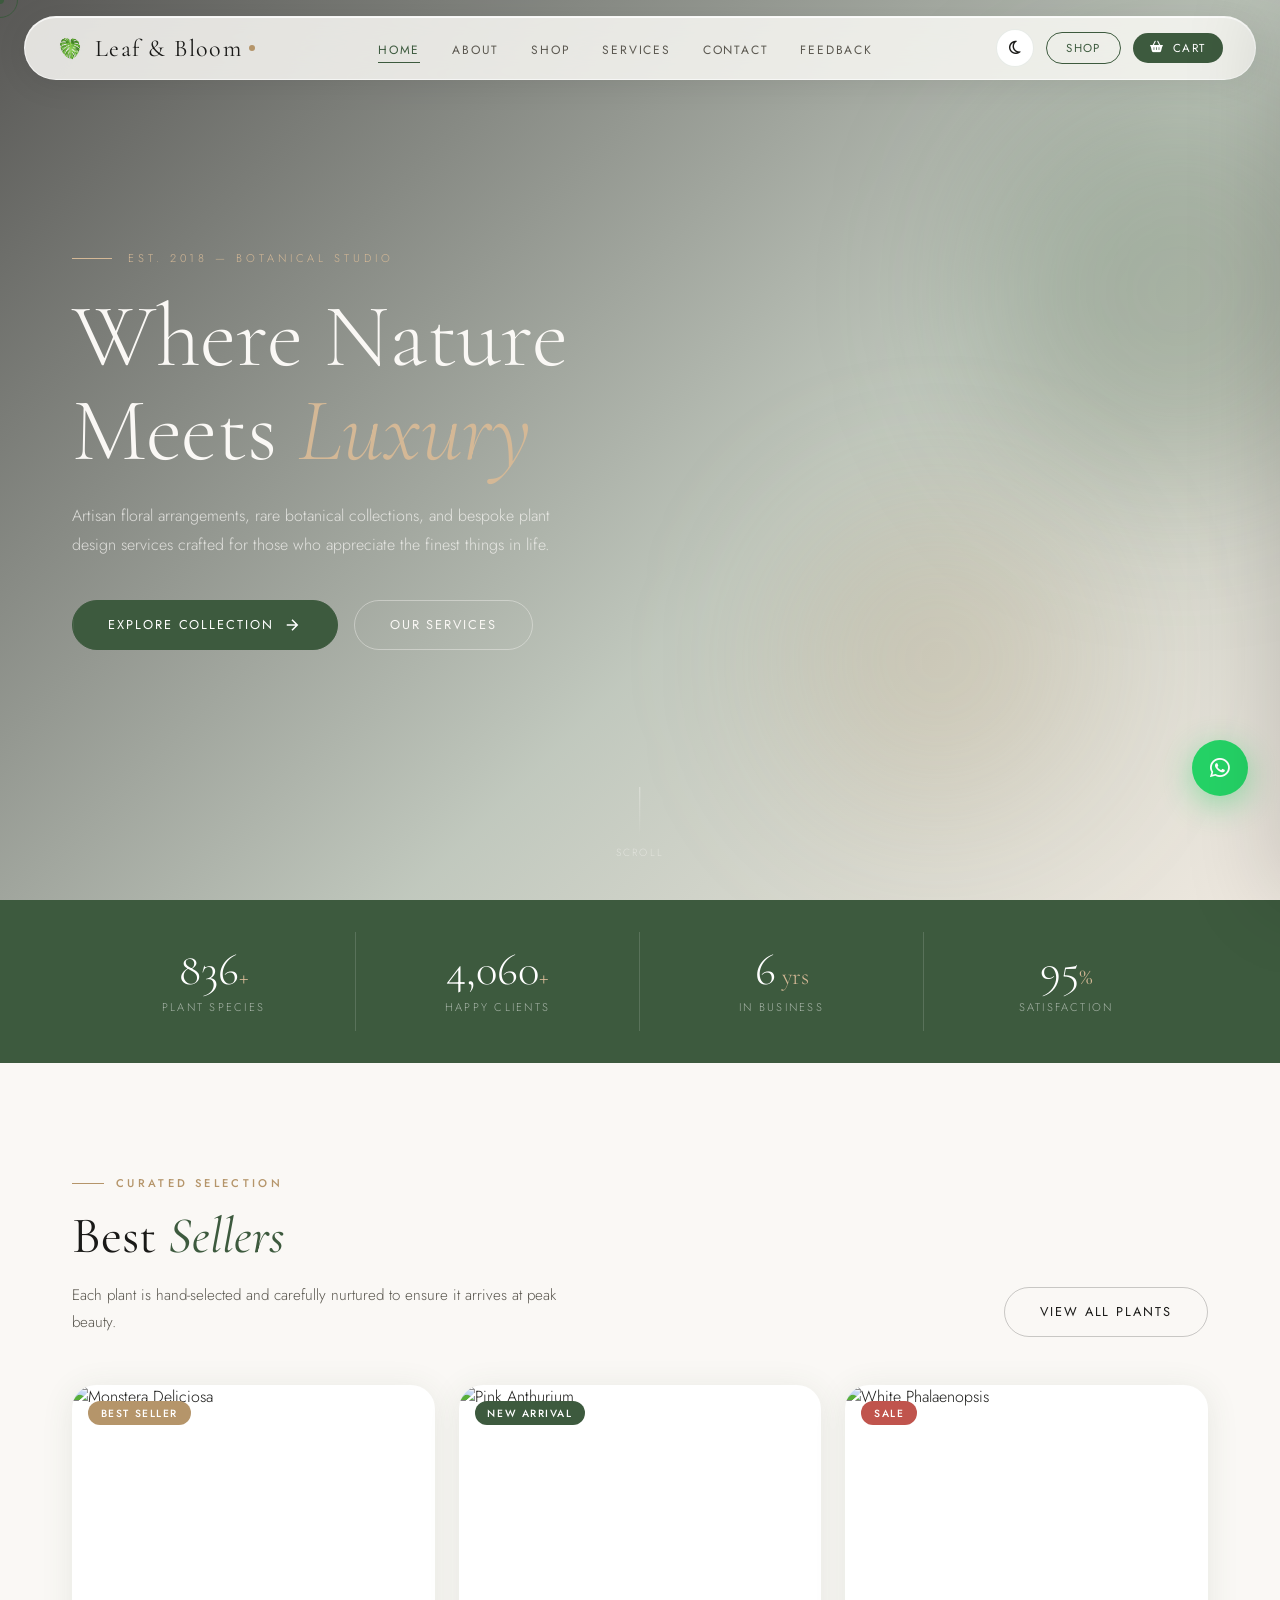
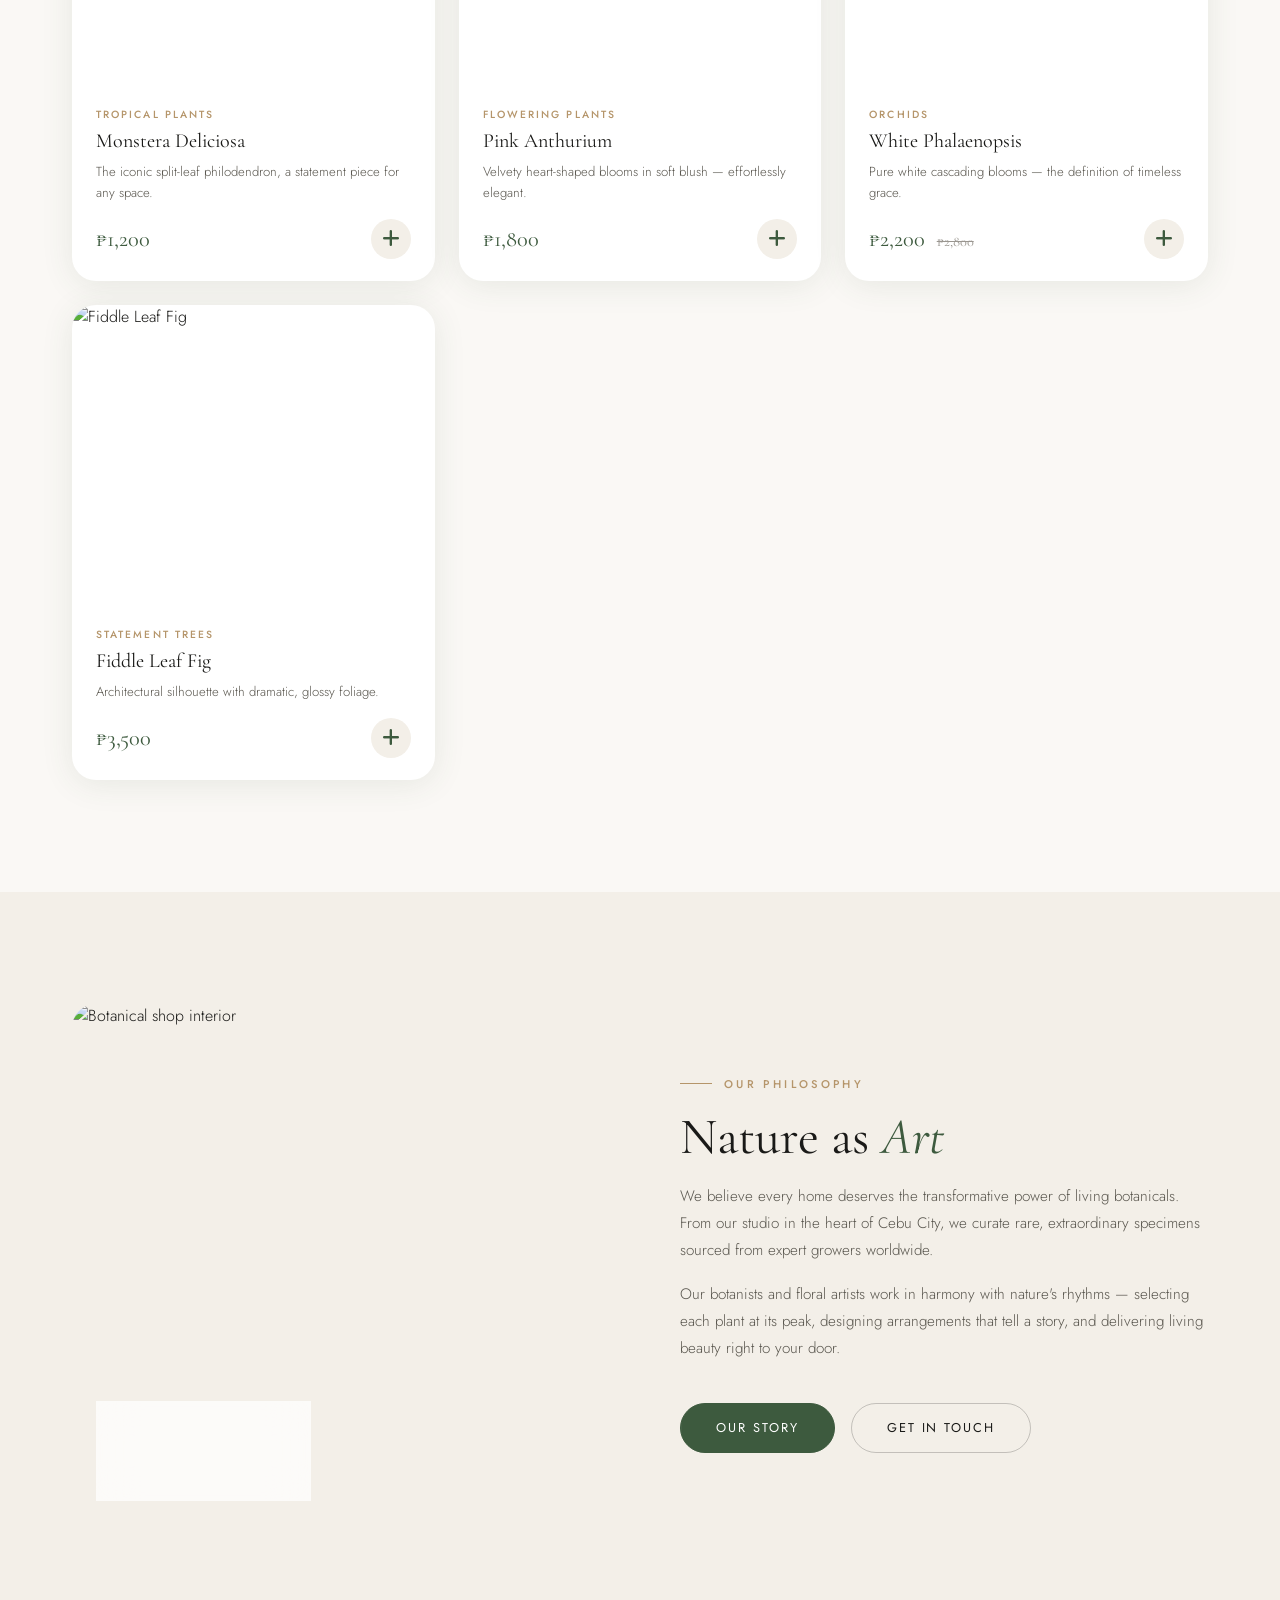
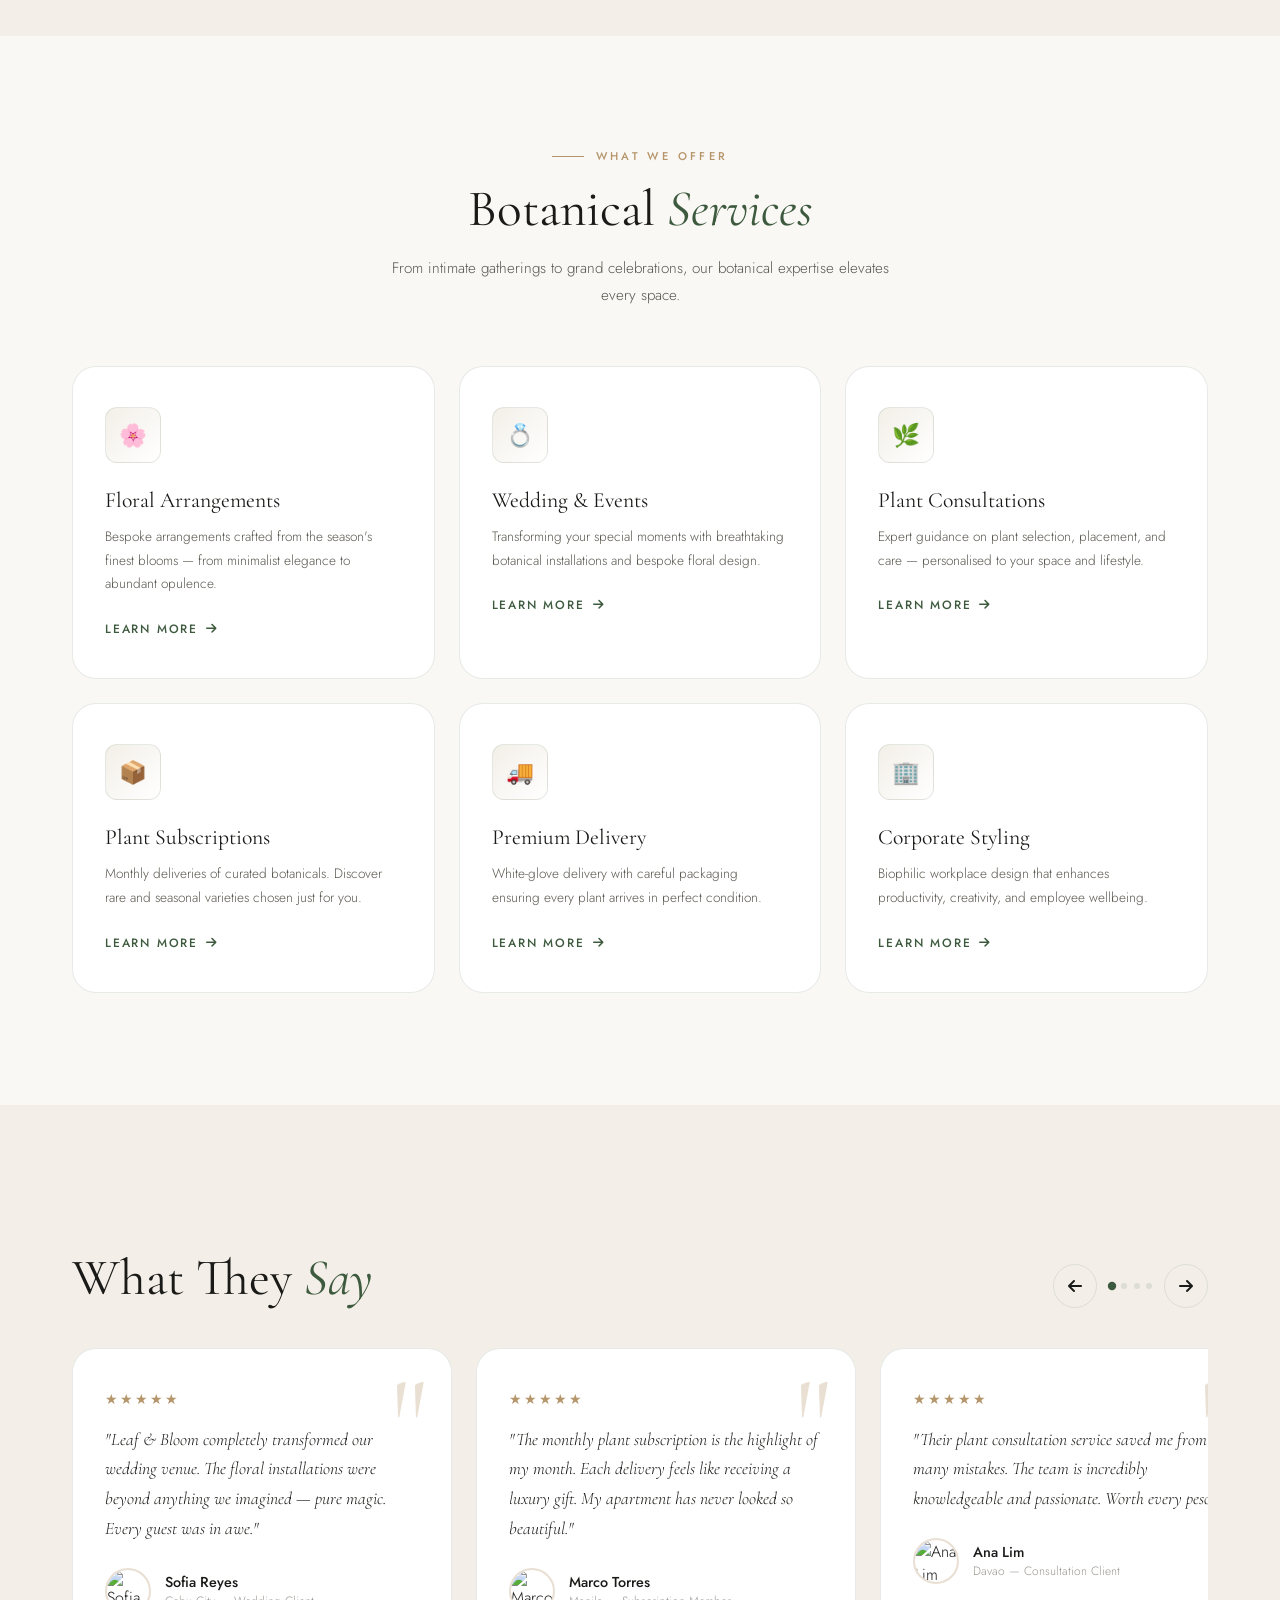
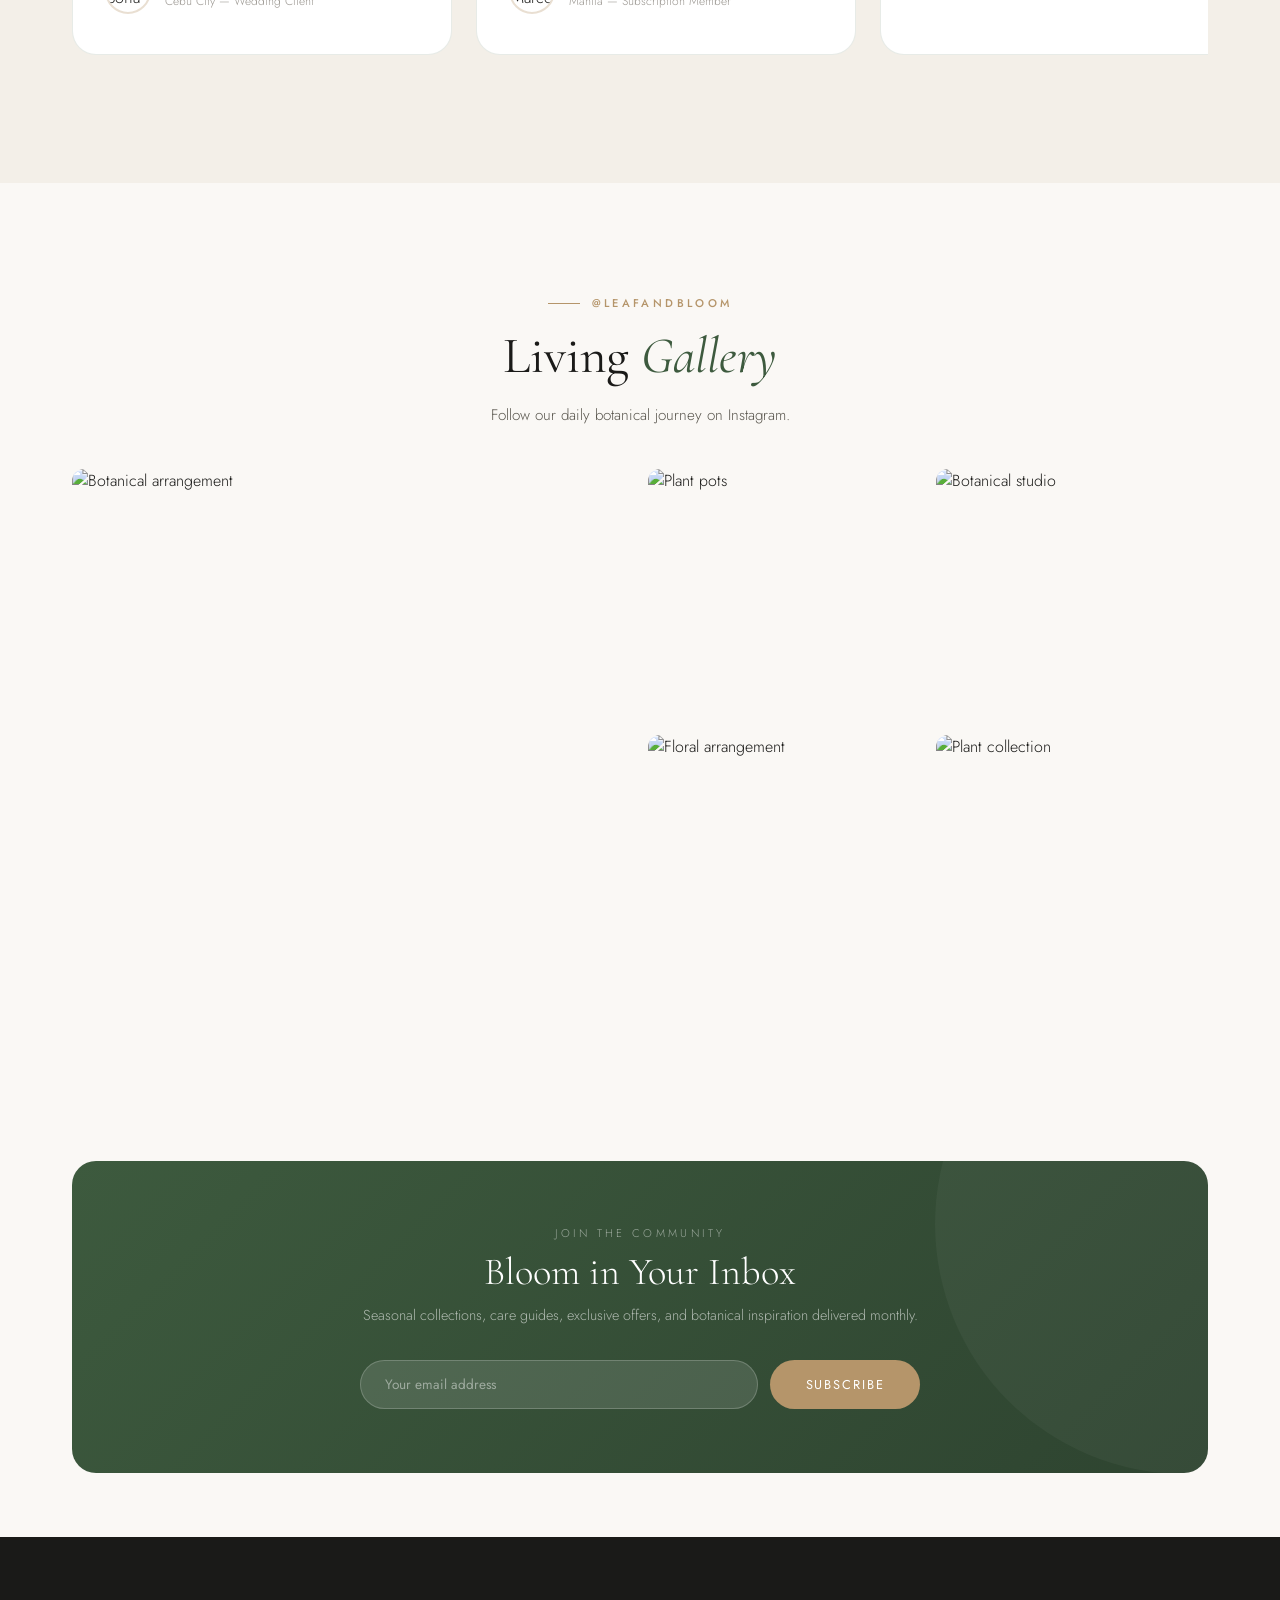
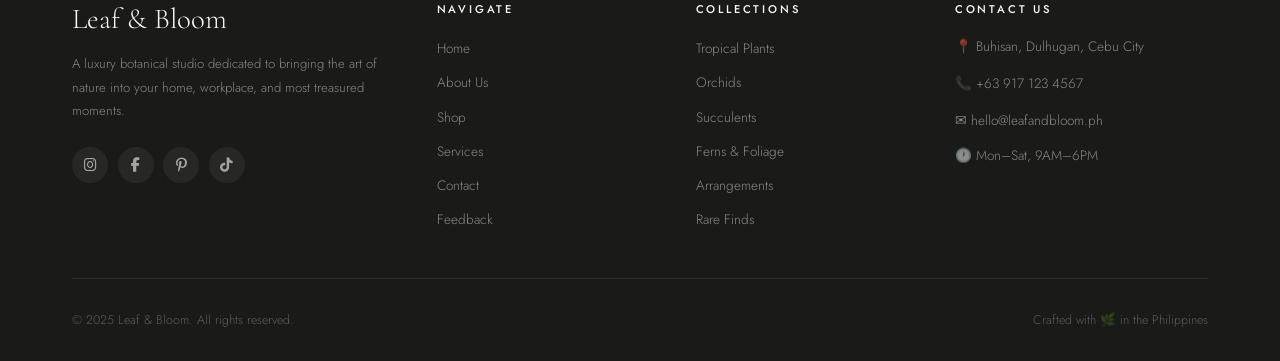
==== index.html @ e7358282 "Add files via upload" ====
<!DOCTYPE html>
<html lang="en">
<head>
  <meta charset="UTF-8" />
  <meta name="viewport" content="width=device-width, initial-scale=1.0" />
  <title>Leaf & Bloom — Luxury Botanical Studio</title>
  <link rel="icon" href="./images/leaf.png" type="image/x-icon" />
  <meta name="description" content="Premium botanical studio offering rare plants, artisan floral arrangements, wedding styling, and curated plant subscriptions. Elevate your space with nature's finest." />
  <link rel="preconnect" href="https://fonts.googleapis.com" />
  <link rel="preconnect" href="https://fonts.gstatic.com" crossorigin />
  <link rel="stylesheet" href="https://cdnjs.cloudflare.com/ajax/libs/font-awesome/6.5.0/css/all.min.css" />
  <link rel="stylesheet" href="./css/style.css" />
</head>
<body>

<!-- Loader -->
<div id="loader">
  <div class="loader-logo">Leaf &amp; Bloom</div>
  <div class="loader-line"></div>
  <div class="loader-pct">0%</div>
</div>

<!-- Cursor -->
<div id="cursor-dot"></div>
<div id="cursor-outline"></div>

<!-- Scroll Progress -->
<div id="scroll-progress"></div>

<!-- Page Transition -->
<div class="page-transition"></div>

<!-- Toast Container -->
<div id="toast-container"></div>

<!-- ── Navbar ── -->
<nav id="navbar" role="navigation" aria-label="Main navigation">
  <a href="index.html" class="nav-logo" aria-label="Leaf & Bloom Home">
    <img src="./images/leaf.png" alt="" class="nav-logo-img" aria-hidden="true">Leaf &amp; Bloom <span class="logo-dot" aria-hidden="true"></span>
  </a>
  <ul class="nav-links" role="list">
    <li><a href="index.html" class="active" aria-current="page">Home</a></li>
    <li><a href="about.html">About</a></li>
    <li><a href="products.html">Shop</a></li>
    <li><a href="services.html">Services</a></li>
    <li><a href="contact.html">Contact</a></li>
    <li><a href="feedback.html">Feedback</a></li>
  </ul>
  <div class="nav-actions">
    <button class="theme-toggle" aria-label="Toggle dark mode"><i class="fa-regular fa-moon"></i></button>
    <a href="products.html" class="btn-nav">Shop</a>
    <button class="btn-cart" aria-label="Open cart">
      <i class="fa-solid fa-basket-shopping"></i>
      <span>Cart</span>
      <span class="cart-badge hidden" aria-live="polite">0</span>
    </button>
    <button class="hamburger" aria-label="Open menu" aria-expanded="false">
    <span></span><span></span><span></span>
  </button>
  </div>
</nav>

<!-- Mobile Nav -->
<div class="nav-overlay" role="presentation"></div>
<nav class="mobile-nav" aria-label="Mobile navigation">
  <a href="index.html" class="active">Home</a>
  <a href="about.html">About</a>
  <a href="products.html">Shop</a>
  <a href="services.html">Services</a>
  <a href="contact.html">Contact</a>
  <a href="feedback.html">Feedback</a>
  <div class="mobile-nav-footer">
    <button class="theme-toggle theme-toggle-mobile" aria-label="Toggle dark mode"><i class="fa-regular fa-moon"></i> <span class="theme-toggle-label">Dark Mode</span></button>
    <button class="btn-cart-mobile btn-cart" aria-label="View cart">
      <i class="fa-solid fa-basket-shopping"></i> View Cart
      <span class="cart-badge hidden">0</span>
    </button>
  </div>
</nav>

<!-- Cart Drawer -->
<div class="cart-drawer-overlay" role="presentation"></div>
<aside id="cart-drawer" aria-label="Shopping cart" role="complementary">
  <div class="cart-drawer-header">
    <div class="cart-drawer-title">Your Cart</div>
    <button class="cart-close" aria-label="Close cart">✕</button>
  </div>
  <div class="cart-items"></div>
  <div class="cart-drawer-footer">
    <div class="cart-summary-row">
      <span class="cart-summary-label">Subtotal</span>
      <span class="cart-summary-val cart-subtotal-val">₱0</span>
    </div>
    <div class="cart-summary-row">
      <span class="cart-summary-label">Shipping</span>
      <span class="cart-summary-val cart-shipping-val">₱150</span>
    </div>
    <div class="cart-total-row">
      <span class="cart-total-label">Total</span>
      <span class="cart-total-val">₱0</span>
    </div>
    <div class="cart-cta-wrap">
      <button class="btn btn-outline btn-to-checkout">Checkout</button>
      <a href="checkout.html" class="btn btn-primary">Order Now</a>
    </div>
    <button class="btn-clear-cart">Clear Cart</button>
  </div>
</aside>

<!-- Quick View Modal -->
<div id="quick-view-modal" role="dialog" aria-modal="true" aria-label="Product quick view">
  <div class="modal-backdrop"></div>
  <div class="modal-content">
    <img class="modal-img" src="" alt="" />
    <div class="modal-body">
      <button class="modal-close" aria-label="Close">✕</button>
      <p class="modal-category"></p>
      <h2 class="modal-title"></h2>
      <div class="modal-price"></div>
      <p class="modal-desc"></p>
      <div class="modal-qty-wrap">
        <span class="modal-qty-label">Qty</span>
        <div class="modal-qty-ctrl">
          <button class="modal-qty-btn minus" aria-label="Decrease quantity">−</button>
          <span class="modal-qty-num">1</span>
          <button class="modal-qty-btn plus" aria-label="Increase quantity">+</button>
        </div>
      </div>
      <div class="modal-actions">
        <button class="btn btn-primary btn-modal-add">
          <i class="fa-solid fa-basket-shopping"></i> Add to Cart
        </button>
        <a href="products.html" class="btn btn-outline">View All</a>
      </div>
    </div>
  </div>
</div>

<!-- Back to Top & WhatsApp -->
<button id="back-to-top" aria-label="Back to top"><i class="fa-solid fa-chevron-up"></i></button>
<a id="whatsapp-btn" href="https://wa.me/639171234567" target="_blank" rel="noopener" aria-label="Chat on WhatsApp">
  <i class="fa-brands fa-whatsapp"></i>
</a>

<main>

  <!-- ── Hero ── -->
  <section class="hero" aria-label="Hero">
    <div class="hero-bg" role="img" aria-label="Botanical studio background"></div>
    <div class="hero-overlay" aria-hidden="true"></div>
    <div class="hero-orb hero-orb-1" aria-hidden="true"></div>
    <div class="hero-orb hero-orb-2" aria-hidden="true"></div>
    <div class="container">
      <div class="hero-content">
        <p class="hero-label">Est. 2018 &mdash; Botanical Studio</p>
        <h1 class="hero-title">Where Nature<br>Meets <em>Luxury</em></h1>
        <p class="hero-desc">Artisan floral arrangements, rare botanical collections, and bespoke plant design services crafted for those who appreciate the finest things in life.</p>
        <div class="hero-actions">
          <a href="products.html" class="btn btn-primary">
            Explore Collection
            <svg class="btn-icon" viewBox="0 0 24 24" fill="none" stroke="currentColor" stroke-width="2" aria-hidden="true"><path d="M5 12h14M12 5l7 7-7 7"/></svg>
          </a>
          <a href="services.html" class="btn btn-outline" style="color:#FAF8F5;border-color:rgba(250,248,245,0.4);">Our Services</a>
        </div>
      </div>
    </div>
    <div class="hero-scroll" aria-hidden="true">
      <div class="hero-scroll-line"></div>
      Scroll
    </div>
  </section>

  <!-- ── Stats Bar ── -->
  <div class="stats-bar" aria-label="Studio statistics">
    <div class="container">
      <div class="stats-grid">
        <div class="stat-item">
          <div class="stat-num" data-target="850" data-suffix="+">0<span>+</span></div>
          <div class="stat-label">Plant Species</div>
        </div>
        <div class="stat-item">
          <div class="stat-num" data-target="4200" data-suffix="+">0<span>+</span></div>
          <div class="stat-label">Happy Clients</div>
        </div>
        <div class="stat-item">
          <div class="stat-num" data-target="6" data-suffix=" yrs">0<span> yrs</span></div>
          <div class="stat-label">In Business</div>
        </div>
        <div class="stat-item">
          <div class="stat-num" data-target="98" data-suffix="%">0<span>%</span></div>
          <div class="stat-label">Satisfaction</div>
        </div>
      </div>
    </div>
  </div>

  <!-- ── Featured Products ── -->
  <section class="section" aria-labelledby="bestsellers-title">
    <div class="container">
      <div style="display:flex;align-items:flex-end;justify-content:space-between;flex-wrap:wrap;gap:1rem;margin-bottom:3rem;">
        <div>
          <p class="section-label reveal">Curated Selection</p>
          <h2 class="section-title reveal delay-1" id="bestsellers-title">Best <em>Sellers</em></h2>
          <p class="section-sub reveal delay-2">Each plant is hand-selected and carefully nurtured to ensure it arrives at peak beauty.</p>
        </div>
        <a href="products.html" class="btn btn-outline reveal delay-3">View All Plants</a>
      </div>
      <div class="products-grid">

        <article class="product-card reveal delay-1" data-product-id="1">
          <div class="product-img-wrap">
            <span class="product-badge gold">Best Seller</span>
            <img src="https://images.unsplash.com/photo-1525498128493-380d1990a112?q=80&w=435&auto=format&fit=crop" alt="Monstera Deliciosa" loading="lazy" />
            <div class="product-overlay" aria-hidden="true">
              <button class="product-overlay-btn">Quick View</button>
              <button class="product-overlay-btn product-add">Add to Cart</button>
            </div>
          </div>
          <div class="product-body">
            <p class="product-category">Tropical Plants</p>
            <h3 class="product-name">Monstera Deliciosa</h3>
            <p class="product-desc">The iconic split-leaf philodendron, a statement piece for any space.</p>
            <div class="product-footer">
              <span class="product-price">₱1,200</span>
              <button class="product-add" aria-label="Add Monstera Deliciosa to cart"><i class="fa-solid fa-plus"></i></button>
            </div>
          </div>
        </article>

        <article class="product-card reveal delay-2" data-product-id="5">
          <div class="product-img-wrap">
            <span class="product-badge">New Arrival</span>
            <img src="https://images.unsplash.com/photo-1632906379687-355e24798632?q=80&w=1073&auto=format&fit=crop" alt="Pink Anthurium" loading="lazy" />
            <div class="product-overlay" aria-hidden="true">
              <button class="product-overlay-btn">Quick View</button>
              <button class="product-overlay-btn product-add">Add to Cart</button>
            </div>
          </div>
          <div class="product-body">
            <p class="product-category">Flowering Plants</p>
            <h3 class="product-name">Pink Anthurium</h3>
            <p class="product-desc">Velvety heart-shaped blooms in soft blush — effortlessly elegant.</p>
            <div class="product-footer">
              <span class="product-price">₱1,800</span>
              <button class="product-add" aria-label="Add Pink Anthurium to cart"><i class="fa-solid fa-plus"></i></button>
            </div>
          </div>
        </article>

        <article class="product-card reveal delay-3" data-product-id="4">
          <div class="product-img-wrap">
            <span class="product-badge sale">Sale</span>
            <img src="https://images.unsplash.com/photo-1710524784485-5c77ae822ecc?q=80&w=1170&auto=format&fit=crop" alt="White Phalaenopsis" loading="lazy" />
            <div class="product-overlay" aria-hidden="true">
              <button class="product-overlay-btn">Quick View</button>
              <button class="product-overlay-btn product-add">Add to Cart</button>
            </div>
          </div>
          <div class="product-body">
            <p class="product-category">Orchids</p>
            <h3 class="product-name">White Phalaenopsis</h3>
            <p class="product-desc">Pure white cascading blooms — the definition of timeless grace.</p>
            <div class="product-footer">
              <span class="product-price">₱2,200 <span class="product-price-old">₱2,800</span></span>
              <button class="product-add" aria-label="Add White Phalaenopsis to cart"><i class="fa-solid fa-plus"></i></button>
            </div>
          </div>
        </article>

        <article class="product-card reveal delay-4" data-product-id="2">
          <div class="product-img-wrap">
            <img src="https://images.unsplash.com/photo-1545239705-1564e58b9e4a?q=80&w=687&auto=format&fit=crop" alt="Fiddle Leaf Fig" loading="lazy" />
            <div class="product-overlay" aria-hidden="true">
              <button class="product-overlay-btn">Quick View</button>
              <button class="product-overlay-btn product-add">Add to Cart</button>
            </div>
          </div>
          <div class="product-body">
            <p class="product-category">Statement Trees</p>
            <h3 class="product-name">Fiddle Leaf Fig</h3>
            <p class="product-desc">Architectural silhouette with dramatic, glossy foliage.</p>
            <div class="product-footer">
              <span class="product-price">₱3,500</span>
              <button class="product-add" aria-label="Add Fiddle Leaf Fig to cart"><i class="fa-solid fa-plus"></i></button>
            </div>
          </div>
        </article>

      </div>
    </div>
  </section>

  <!-- ── Brand Story ── -->
  <section class="section bg-cream" aria-labelledby="story-title">
    <div class="container">
      <div class="split">
        <div class="split-img reveal-left">
          <img src="https://images.unsplash.com/photo-1601112240348-b2e87c7ea616?w=700&q=80" alt="Botanical shop interior" />
          <div class="split-img-accent">
            <p>6+</p>
            <span>Years of Botanical Excellence</span>
          </div>
        </div>
        <div class="reveal-right">
          <p class="section-label">Our Philosophy</p>
          <h2 class="section-title" id="story-title">Nature as <em>Art</em></h2>
          <p class="section-sub" style="max-width:100%">We believe every home deserves the transformative power of living botanicals. From our studio in the heart of Cebu City, we curate rare, extraordinary specimens sourced from expert growers worldwide.</p>
          <p class="section-sub" style="max-width:100%;margin-top:1rem">Our botanists and floral artists work in harmony with nature's rhythms — selecting each plant at its peak, designing arrangements that tell a story, and delivering living beauty right to your door.</p>
          <div style="margin-top:2.5rem;display:flex;gap:1rem;flex-wrap:wrap;">
            <a href="about.html" class="btn btn-primary">Our Story</a>
            <a href="contact.html" class="btn btn-outline">Get in Touch</a>
          </div>
        </div>
      </div>
    </div>
  </section>

  <!-- ── Services Preview ── -->
  <section class="section" aria-labelledby="services-title">
    <div class="container">
      <div style="text-align:center;margin-bottom:3.5rem;">
        <p class="section-label reveal" style="justify-content:center">What We Offer</p>
        <h2 class="section-title reveal delay-1" id="services-title">Botanical <em>Services</em></h2>
        <p class="section-sub reveal delay-2" style="margin:1rem auto 0">From intimate gatherings to grand celebrations, our botanical expertise elevates every space.</p>
      </div>
      <div class="services-grid">
        <div class="service-card reveal delay-1">
          <div class="service-icon" aria-hidden="true">🌸</div>
          <h3 class="service-title">Floral Arrangements</h3>
          <p class="service-desc">Bespoke arrangements crafted from the season's finest blooms — from minimalist elegance to abundant opulence.</p>
          <a href="services.html" class="service-link">Learn More <i class="fa-solid fa-arrow-right" aria-hidden="true"></i></a>
        </div>
        <div class="service-card reveal delay-2">
          <div class="service-icon" aria-hidden="true">💍</div>
          <h3 class="service-title">Wedding &amp; Events</h3>
          <p class="service-desc">Transforming your special moments with breathtaking botanical installations and bespoke floral design.</p>
          <a href="services.html" class="service-link">Learn More <i class="fa-solid fa-arrow-right" aria-hidden="true"></i></a>
        </div>
        <div class="service-card reveal delay-3">
          <div class="service-icon" aria-hidden="true">🌿</div>
          <h3 class="service-title">Plant Consultations</h3>
          <p class="service-desc">Expert guidance on plant selection, placement, and care — personalised to your space and lifestyle.</p>
          <a href="services.html" class="service-link">Learn More <i class="fa-solid fa-arrow-right" aria-hidden="true"></i></a>
        </div>
        <div class="service-card reveal delay-4">
          <div class="service-icon" aria-hidden="true">📦</div>
          <h3 class="service-title">Plant Subscriptions</h3>
          <p class="service-desc">Monthly deliveries of curated botanicals. Discover rare and seasonal varieties chosen just for you.</p>
          <a href="services.html" class="service-link">Learn More <i class="fa-solid fa-arrow-right" aria-hidden="true"></i></a>
        </div>
        <div class="service-card reveal delay-5">
          <div class="service-icon" aria-hidden="true">🚚</div>
          <h3 class="service-title">Premium Delivery</h3>
          <p class="service-desc">White-glove delivery with careful packaging ensuring every plant arrives in perfect condition.</p>
          <a href="services.html" class="service-link">Learn More <i class="fa-solid fa-arrow-right" aria-hidden="true"></i></a>
        </div>
        <div class="service-card reveal delay-6">
          <div class="service-icon" aria-hidden="true">🏢</div>
          <h3 class="service-title">Corporate Styling</h3>
          <p class="service-desc">Biophilic workplace design that enhances productivity, creativity, and employee wellbeing.</p>
          <a href="services.html" class="service-link">Learn More <i class="fa-solid fa-arrow-right" aria-hidden="true"></i></a>
        </div>
      </div>
    </div>
  </section>

  <!-- ── Testimonials ── -->
  <section class="section bg-cream" aria-labelledby="testimonials-title">
    <div class="container">
      <div style="display:flex;align-items:flex-end;justify-content:space-between;flex-wrap:wrap;gap:1rem;margin-bottom:2.5rem;">
        <div>
          <p class="section-label reveal">Client Love</p>
          <h2 class="section-title reveal delay-1" id="testimonials-title">What They <em>Say</em></h2>
        </div>
        <div class="carousel-controls reveal delay-2" role="group" aria-label="Testimonial controls">
          <button class="carousel-btn prev" aria-label="Previous testimonial"><i class="fa-solid fa-arrow-left" aria-hidden="true"></i></button>
          <div class="carousel-dots" role="tablist">
            <button class="carousel-dot active" role="tab" aria-label="Testimonial 1" aria-selected="true"></button>
            <button class="carousel-dot" role="tab" aria-label="Testimonial 2"></button>
            <button class="carousel-dot" role="tab" aria-label="Testimonial 3"></button>
            <button class="carousel-dot" role="tab" aria-label="Testimonial 4"></button>
          </div>
          <button class="carousel-btn next" aria-label="Next testimonial"><i class="fa-solid fa-arrow-right" aria-hidden="true"></i></button>
        </div>
      </div>
      <div class="testimonials-track" role="list">
        <div class="testimonial-card" role="listitem">
          <div class="testimonial-stars" aria-label="5 stars">★★★★★</div>
          <p class="testimonial-text">"Leaf & Bloom completely transformed our wedding venue. The floral installations were beyond anything we imagined — pure magic. Every guest was in awe."</p>
          <div class="testimonial-author">
            <img class="testimonial-avatar" src="https://images.unsplash.com/photo-1438761681033-6461ffad8d80?w=100&q=80" alt="Sofia Reyes" />
            <div>
              <div class="testimonial-name">Sofia Reyes</div>
              <div class="testimonial-loc">Cebu City — Wedding Client</div>
            </div>
          </div>
        </div>
        <div class="testimonial-card" role="listitem">
          <div class="testimonial-stars" aria-label="5 stars">★★★★★</div>
          <p class="testimonial-text">"The monthly plant subscription is the highlight of my month. Each delivery feels like receiving a luxury gift. My apartment has never looked so beautiful."</p>
          <div class="testimonial-author">
            <img class="testimonial-avatar" src="https://images.unsplash.com/photo-1472099645785-5658abf4ff4e?w=100&q=80" alt="Marco Torres" />
            <div>
              <div class="testimonial-name">Marco Torres</div>
              <div class="testimonial-loc">Manila — Subscription Member</div>
            </div>
          </div>
        </div>
        <div class="testimonial-card" role="listitem">
          <div class="testimonial-stars" aria-label="5 stars">★★★★★</div>
          <p class="testimonial-text">"Their plant consultation service saved me from so many mistakes. The team is incredibly knowledgeable and passionate. Worth every peso."</p>
          <div class="testimonial-author">
            <img class="testimonial-avatar" src="https://images.unsplash.com/photo-1544005313-94ddf0286df2?w=100&q=80" alt="Ana Lim" />
            <div>
              <div class="testimonial-name">Ana Lim</div>
              <div class="testimonial-loc">Davao — Consultation Client</div>
            </div>
          </div>
        </div>
        <div class="testimonial-card" role="listitem">
          <div class="testimonial-stars" aria-label="5 stars">★★★★★</div>
          <p class="testimonial-text">"Our office has been completely transformed. Employee morale has noticeably improved and clients always comment on the beautiful botanicals. Exceptional service."</p>
          <div class="testimonial-author">
            <img class="testimonial-avatar" src="https://images.unsplash.com/photo-1507003211169-0a1dd7228f2d?w=100&q=80" alt="James Cruz" />
            <div>
              <div class="testimonial-name">James Cruz</div>
              <div class="testimonial-loc">Makati — Corporate Client</div>
            </div>
          </div>
        </div>
      </div>
    </div>
  </section>

  <!-- ── Gallery ── -->
  <section class="section" aria-labelledby="gallery-title">
    <div class="container">
      <div style="text-align:center;margin-bottom:2.5rem;">
        <p class="section-label reveal" style="justify-content:center">@leafandbloom</p>
        <h2 class="section-title reveal delay-1" id="gallery-title">Living <em>Gallery</em></h2>
        <p class="section-sub reveal delay-2" style="margin:1rem auto 0">Follow our daily botanical journey on Instagram.</p>
      </div>
      <div class="gallery-grid reveal">
        <a href="https://www.instagram.com/jow_neeel/" target="_blank" class="gallery-item" aria-label="Instagram post 1">
          <img src="https://images.unsplash.com/photo-1518531933037-91b2f5f229cc?w=800&auto=format&fit=crop&q=80" alt="Botanical arrangement" loading="lazy" />
          <div class="gallery-item-overlay" aria-hidden="true"><i class="fa-brands fa-instagram gallery-ig"></i></div>
        </a>
        <a href="https://www.instagram.com/jow_neeel/" target="_blank" class="gallery-item" aria-label="Instagram post 2">
          <img src="https://images.unsplash.com/photo-1527642220350-24155bae0505?w=500&auto=format&fit=crop&q=80" alt="Plant pots" loading="lazy" />
          <div class="gallery-item-overlay" aria-hidden="true"><i class="fa-brands fa-instagram gallery-ig"></i></div>
        </a>
        <a href="https://www.instagram.com/jow_neeel/" target="_blank" class="gallery-item" aria-label="Instagram post 3">
          <img src="https://plus.unsplash.com/premium_photo-1749886489914-559cee3de4d0?w=500&auto=format&fit=crop&q=80" alt="Botanical studio" loading="lazy" />
          <div class="gallery-item-overlay" aria-hidden="true"><i class="fa-brands fa-instagram gallery-ig"></i></div>
        </a>
        <a href="https://www.instagram.com/jow_neeel/" target="_blank" class="gallery-item" aria-label="Instagram post 4">
          <img src="https://images.unsplash.com/photo-1701271040533-59a76ac4e887?w=500&auto=format&fit=crop&q=80" alt="Floral arrangement" loading="lazy" />
          <div class="gallery-item-overlay" aria-hidden="true"><i class="fa-brands fa-instagram gallery-ig"></i></div>
        </a>
        <a href="https://www.instagram.com/jow_neeel/" target="_blank" class="gallery-item" aria-label="Instagram post 5">
          <img src="https://plus.unsplash.com/premium_photo-1682716387370-b263d655d108?w=500&auto=format&fit=crop&q=80" alt="Plant collection" loading="lazy" />
          <div class="gallery-item-overlay" aria-hidden="true"><i class="fa-brands fa-instagram gallery-ig"></i></div>
        </a>
      </div>
    </div>
  </section>

  <!-- ── Newsletter ── -->
  <section class="section-sm" aria-labelledby="newsletter-title">
    <div class="container">
      <div class="newsletter reveal">
        <div class="newsletter-inner">
          <p style="font-size:0.7rem;letter-spacing:0.3em;text-transform:uppercase;color:rgba(255,255,255,0.5);margin-bottom:0.5rem;">Join the Community</p>
          <h2 class="newsletter-title" id="newsletter-title">Bloom in Your Inbox</h2>
          <p class="newsletter-sub">Seasonal collections, care guides, exclusive offers, and botanical inspiration delivered monthly.</p>
          <form class="newsletter-form" novalidate aria-label="Newsletter signup">
            <input type="email" placeholder="Your email address" required aria-label="Email address" autocomplete="email" />
            <button type="submit" class="btn">Subscribe</button>
          </form>
        </div>
      </div>
    </div>
  </section>

</main>

<!-- ── Footer ── -->
<footer role="contentinfo">
  <div class="container">
    <div class="footer-grid">
      <div>
        <div class="footer-brand">Leaf &amp; Bloom</div>
        <p class="footer-about">A luxury botanical studio dedicated to bringing the art of nature into your home, workplace, and most treasured moments.</p>
        <div class="footer-social" aria-label="Social media links">
          <a href="https://www.instagram.com/jow_neeel/" target="_blank" rel="noopener" aria-label="Instagram"><i class="fa-brands fa-instagram"></i></a>
          <a href="https://www.facebook.com/johnn.artiaga05" target="_blank" rel="noopener" aria-label="Facebook"><i class="fa-brands fa-facebook-f"></i></a>
          <a href="https://ph.pinterest.com/artiagajohnnel05/" target="_blank" rel="noopener" aria-label="Pinterest"><i class="fa-brands fa-pinterest-p"></i></a>
          <a href="https://www.tiktok.com/@callmeweird06" target="_blank" rel="noopener" aria-label="TikTok"><i class="fa-brands fa-tiktok"></i></a>
        </div>
      </div>
      <div>
        <p class="footer-heading">Navigate</p>
        <ul class="footer-links">
          <li><a href="index.html">Home</a></li>
          <li><a href="about.html">About Us</a></li>
          <li><a href="products.html">Shop</a></li>
          <li><a href="services.html">Services</a></li>
          <li><a href="contact.html">Contact</a></li>
          <li><a href="feedback.html">Feedback</a></li>
        </ul>
      </div>
      <div>
        <p class="footer-heading">Collections</p>
        <ul class="footer-links">
          <li><a href="products.html">Tropical Plants</a></li>
          <li><a href="products.html">Orchids</a></li>
          <li><a href="products.html">Succulents</a></li>
          <li><a href="products.html">Ferns &amp; Foliage</a></li>
          <li><a href="products.html">Arrangements</a></li>
          <li><a href="products.html">Rare Finds</a></li>
        </ul>
      </div>
      <div>
        <p class="footer-heading">Contact Us</p>
        <ul class="footer-links" style="gap:0.9rem;">
          <li style="color:rgba(250,248,245,0.5);font-size:0.85rem;">📍 Buhisan, Dulhugan, Cebu City</li>
          <li><a href="tel:+639171234567">📞 +63 917 123 4567</a></li>
          <li><a href="mailto:hello@leafandbloom.ph">✉ hello@leafandbloom.ph</a></li>
          <li style="color:rgba(250,248,245,0.5);font-size:0.85rem;">🕐 Mon–Sat, 9AM–6PM</li>
        </ul>
      </div>
    </div>
    <div class="footer-bottom">
      <span>© 2025 Leaf &amp; Bloom. All rights reserved.</span>
      <span>Crafted with 🌿 in the Philippines</span>
    </div>
  </div>
</footer>

<script src="./js/script.js"></script>
</body>
</html>
---- css/style.css ----
/* ============================================================
   LEAF & BLOOM — Premium Luxury Botanical Website
   CSS Stylesheet v2.0 — Production Ready
   ============================================================ */

@import url('https://fonts.googleapis.com/css2?family=Cormorant+Garamond:ital,wght@0,300;0,400;0,500;0,600;1,300;1,400&family=Jost:wght@200;300;400;500&family=Playfair+Display:ital,wght@0,400;0,700;1,400&display=swap');

/* ── CSS Custom Properties ── */
:root {
  --clr-bg:          #FAF8F5;
  --clr-bg-2:        #F3EFE8;
  --clr-bg-dark:     #1A1A18;
  --clr-surface:     #FFFFFF;
  --clr-glass:       rgba(255,255,255,0.72);
  --clr-glass-dark:  rgba(26,26,24,0.55);
  --clr-primary:     #3D5A3E;
  --clr-primary-lt:  #6B8F6C;
  --clr-accent:      #B5956A;
  --clr-accent-lt:   #D4B896;
  --clr-text:        #1A1A18;
  --clr-text-mid:    #5A574F;
  --clr-text-lt:     #9A9690;
  --clr-border:      rgba(61,90,62,0.12);
  --clr-border-gold: rgba(181,149,106,0.30);
  --font-display:    'Cormorant Garamond', serif;
  --font-heading:    'Playfair Display', serif;
  --font-body:       'Jost', sans-serif;
  --space-xs:  0.5rem;
  --space-sm:  1rem;
  --space-md:  2rem;
  --space-lg:  4rem;
  --space-xl:  7rem;
  --space-2xl: 12rem;
  --shadow-sm:   0 2px 12px rgba(0,0,0,0.06);
  --shadow-md:   0 8px 40px rgba(0,0,0,0.10);
  --shadow-lg:   0 24px 80px rgba(0,0,0,0.14);
  --shadow-card: 0 4px 32px rgba(61,90,62,0.10);
  --ease-smooth: cubic-bezier(0.25, 0.46, 0.45, 0.94);
  --ease-spring: cubic-bezier(0.34, 1.56, 0.64, 1);
  --dur-fast:  0.2s;
  --dur-mid:   0.4s;
  --dur-slow:  0.8s;
  --radius-sm:  4px;
  --radius-md:  12px;
  --radius-lg:  24px;
  --radius-pill:999px;
  --max-width: 1280px;
  --nav-h:     80px;
}

/* ── Reset & Base ── */
*, *::before, *::after { box-sizing: border-box; margin: 0; padding: 0; }
html { scroll-behavior: smooth; font-size: 16px; -webkit-font-smoothing: antialiased; }
body {
  font-family: var(--font-body);
  font-weight: 300;
  background: var(--clr-bg);
  color: var(--clr-text);
  overflow-x: hidden;
  cursor: none;
}
body.dark-mode {
  --clr-bg:       #141412;
  --clr-bg-2:     #1E1E1B;
  --clr-surface:  #1E1E1B;
  --clr-glass:    rgba(20,20,18,0.80);
  --clr-text:     #EDE9E2;
  --clr-text-mid: #A8A49D;
  --clr-border:   rgba(255,255,255,0.08);
}
img { display: block; max-width: 100%; object-fit: cover; }
a  { text-decoration: none; color: inherit; }
ul { list-style: none; }
button { cursor: none; font-family: var(--font-body); }

/* ── Custom Cursor ── */
#cursor-dot, #cursor-outline {
  pointer-events: none;
  position: fixed;
  top: 0; left: 0;
  border-radius: 50%;
  transform: translate(-50%, -50%);
  transition: opacity 0.3s;
  z-index: 9999;
}
#cursor-dot { width: 8px; height: 8px; background: var(--clr-primary); }
#cursor-outline {
  width: 36px; height: 36px;
  border: 1.5px solid var(--clr-primary);
  transition: transform 0.12s var(--ease-smooth), width 0.3s, height 0.3s, background 0.3s;
}

/* ── Scroll Progress Bar ── */
#scroll-progress {
  position: fixed;
  top: 0; left: 0;
  width: 0%;
  height: 2px;
  background: linear-gradient(90deg, var(--clr-primary), var(--clr-accent));
  z-index: 10000;
  transition: width 0.1s linear;
}

/* ── Loading Screen ── */
#loader {
  position: fixed;
  inset: 0;
  background: var(--clr-bg-dark);
  display: flex;
  align-items: center;
  justify-content: center;
  flex-direction: column;
  z-index: 99999;
  transition: opacity 0.8s var(--ease-smooth), transform 0.8s var(--ease-smooth);
}
#loader.hide { opacity: 0; pointer-events: none; transform: translateY(-8px); }
.loader-logo {
  font-family: var(--font-display);
  font-size: clamp(2.5rem, 5vw, 4rem);
  color: #FAF8F5;
  font-weight: 300;
  letter-spacing: 0.1em;
  margin-bottom: 2rem;
}
.loader-line { width: 0; height: 1px; background: var(--clr-accent); animation: loaderLine 1.8s var(--ease-smooth) forwards; }
@keyframes loaderLine { to { width: 200px; } }
.loader-pct { font-family: var(--font-body); font-size: 0.75rem; color: var(--clr-accent-lt); letter-spacing: 0.3em; margin-top: 1rem; }

/* ── FLOATING GLASSMORPHISM NAVBAR ── */
#navbar {
  position: fixed;
  top: 1rem; left: 50%;
  transform: translateX(-50%);
  width: calc(100% - 3rem);
  max-width: 1280px;
  height: 64px;
  display: flex;
  align-items: center;
  justify-content: space-between;
  padding: 0 2rem;
  z-index: 1000;
  background: rgba(250,248,245,0.85);
  backdrop-filter: blur(24px) saturate(180%);
  -webkit-backdrop-filter: blur(24px) saturate(180%);
  border: 1px solid rgba(255,255,255,0.6);
  border-radius: var(--radius-pill);
  box-shadow: 0 4px 32px rgba(0,0,0,0.08), 0 1px 0 rgba(255,255,255,0.8) inset;
  transition: all var(--dur-mid) var(--ease-smooth);
}
body.dark-mode #navbar {
  background: rgba(20,20,18,0.85);
  border-color: rgba(255,255,255,0.08);
}
#navbar.scrolled {
  top: 0.5rem;
  box-shadow: 0 8px 48px rgba(0,0,0,0.14), 0 1px 0 rgba(255,255,255,0.8) inset;
}
.nav-logo {
  font-family: var(--font-display);
  font-size: 1.5rem;
  font-weight: 400;
  color: var(--clr-text);
  letter-spacing: 0.06em;
  display: flex;
  align-items: center;
  gap: 0.4rem;
  white-space: nowrap;
}
.logo-dot { width: 6px; height: 6px; background: var(--clr-accent); border-radius: 50%; display: inline-block; }
.nav-links { display: flex; align-items: center; gap: 2rem; }
.nav-links a {
  font-size: 0.75rem;
  font-weight: 400;
  letter-spacing: 0.15em;
  text-transform: uppercase;
  color: var(--clr-text-mid);
  position: relative;
  transition: color var(--dur-fast);
  white-space: nowrap;
}
.nav-links a::after {
  content: '';
  position: absolute;
  bottom: -4px; left: 0;
  width: 0; height: 1px;
  background: var(--clr-primary);
  transition: width var(--dur-mid) var(--ease-smooth);
}
.nav-links a:hover, .nav-links a.active { color: var(--clr-primary); }
.nav-links a:hover::after, .nav-links a.active::after { width: 100%; }
.nav-actions { display: flex; align-items: center; gap: 0.75rem; }
.btn-nav {
  padding: 0.45rem 1.2rem;
  border: 1px solid var(--clr-primary);
  border-radius: var(--radius-pill);
  font-size: 0.72rem;
  font-weight: 400;
  letter-spacing: 0.12em;
  text-transform: uppercase;
  color: var(--clr-primary);
  background: transparent;
  transition: background var(--dur-fast), color var(--dur-fast);
  white-space: nowrap;
}
.btn-nav:hover { background: var(--clr-primary); color: #fff; }

/* Cart Button */
.btn-cart {
  position: relative;
  padding: 0.45rem 1.1rem;
  background: var(--clr-primary);
  color: #fff;
  border: none;
  border-radius: var(--radius-pill);
  font-size: 0.72rem;
  font-weight: 400;
  letter-spacing: 0.12em;
  text-transform: uppercase;
  display: flex;
  align-items: center;
  gap: 0.5rem;
  transition: background var(--dur-fast), transform var(--dur-fast);
  white-space: nowrap;
}
.btn-cart:hover { background: #2e4430; transform: translateY(-1px); }
.cart-badge {
  position: absolute;
  top: -6px; right: -6px;
  min-width: 18px; height: 18px;
  background: var(--clr-accent);
  color: #fff;
  border-radius: var(--radius-pill);
  font-size: 0.65rem;
  font-weight: 500;
  display: flex;
  align-items: center;
  justify-content: center;
  padding: 0 4px;
  border: 2px solid var(--clr-bg);
  line-height: 1;
}
.cart-badge.hidden { display: none; }

.theme-toggle {
  display: flex;
  align-items: center;
  justify-content: center;
  width: 38px;
  height: 38px;
  border-radius: 50%;
  border: 1.5px solid var(--clr-border);
  background: var(--clr-surface);
  color: var(--clr-text);
  font-size: 0.95rem;
  cursor: pointer;
  transition: background var(--dur-fast), color var(--dur-fast), border-color var(--dur-fast), transform var(--dur-fast);
  flex-shrink: 0;
}
.theme-toggle:hover {
  background: var(--clr-primary);
  color: #fff;
  border-color: var(--clr-primary);
  transform: rotate(20deg);
}
body.dark-mode .theme-toggle {
  background: rgba(255,255,255,0.08);
  border-color: rgba(255,255,255,0.18);
  color: #f5e6c8;
}
body.dark-mode .theme-toggle:hover {
  background: var(--clr-primary);
  border-color: var(--clr-primary);
  color: #fff;
}

/* Hamburger */
.hamburger { display: none; flex-direction: column; gap: 5px; background: none; border: none; padding: 0.5rem; }
.hamburger span {
  display: block;
  width: 22px; height: 1.5px;
  background: var(--clr-text);
  transition: transform var(--dur-mid) var(--ease-smooth), opacity var(--dur-fast);
}
.hamburger.open span:nth-child(1) { transform: translateY(6.5px) rotate(45deg); }
.hamburger.open span:nth-child(2) { opacity: 0; }
.hamburger.open span:nth-child(3) { transform: translateY(-6.5px) rotate(-45deg); }

/* Mobile Nav Drawer — Glassmorphism */
.mobile-nav {
  position: fixed;
  top: 0; right: -100%;
  width: min(360px, 90vw);
  height: 100%;
  background: var(--clr-glass);
  backdrop-filter: blur(40px) saturate(200%);
  -webkit-backdrop-filter: blur(40px) saturate(200%);
  border-left: 1px solid rgba(255,255,255,0.5);
  padding: 5.5rem 2rem 2rem;
  z-index: 999;
  transition: right var(--dur-slow) var(--ease-smooth);
  box-shadow: -12px 0 60px rgba(0,0,0,0.15);
  display: flex;
  flex-direction: column;
  gap: 0;
}
body.dark-mode .mobile-nav { background: rgba(26,26,24,0.92); border-left-color: rgba(255,255,255,0.06); }
.mobile-nav.open { right: 0; }
.mobile-nav a {
  display: flex;
  align-items: center;
  gap: 1rem;
  font-family: var(--font-display);
  font-size: 1.8rem;
  font-weight: 300;
  color: var(--clr-text);
  padding: 0.85rem 0;
  border-bottom: 1px solid var(--clr-border);
  transition: color var(--dur-fast), padding-left var(--dur-mid) var(--ease-smooth);
}
.mobile-nav a:hover, .mobile-nav a.active { color: var(--clr-primary); padding-left: 0.75rem; }
.mobile-nav a.active::after { content: '●'; font-size: 0.5rem; margin-left: auto; color: var(--clr-accent); }
.mobile-nav-footer {
  margin-top: auto;
  padding-top: 2rem;
}
.mobile-nav-footer .btn-cart-mobile {
  display: flex;
  align-items: center;
  gap: 0.75rem;
  padding: 0.85rem 1.5rem;
  background: var(--clr-primary);
  color: #fff;
  border-radius: var(--radius-pill);
  font-size: 0.8rem;
  letter-spacing: 0.12em;
  text-transform: uppercase;
  font-weight: 400;
  border: none;
  width: 100%;
  justify-content: center;
}
.nav-overlay {
  position: fixed;
  inset: 0;
  background: rgba(0,0,0,0.35);
  backdrop-filter: blur(4px);
  z-index: 998;
  opacity: 0;
  pointer-events: none;
  transition: opacity var(--dur-mid);
}
.nav-overlay.show { opacity: 1; pointer-events: all; }

/* ── Container ── */
.container { width: 100%; max-width: 1200px; margin: 0 auto; padding: 0 2rem; }

/* ── Section Utilities ── */
.section { padding: var(--space-xl) 0; }
.section-sm { padding: var(--space-lg) 0; }
.section-label {
  font-size: 0.7rem;
  font-weight: 500;
  letter-spacing: 0.3em;
  text-transform: uppercase;
  color: var(--clr-accent);
  margin-bottom: 1rem;
  display: flex;
  align-items: center;
  gap: 0.75rem;
}
.section-label::before { content: ''; display: block; width: 32px; height: 1px; background: var(--clr-accent); }
.section-title {
  font-family: var(--font-display);
  font-size: clamp(2.2rem, 4vw, 3.5rem);
  font-weight: 400;
  line-height: 1.15;
  color: var(--clr-text);
}
.section-title em { font-style: italic; color: var(--clr-primary); }
.section-sub { font-size: 0.95rem; color: var(--clr-text-mid); line-height: 1.8; max-width: 520px; margin-top: 1rem; }

/* ── Buttons ── */
.btn {
  display: inline-flex;
  align-items: center;
  gap: 0.6rem;
  padding: 0.9rem 2.2rem;
  border-radius: var(--radius-pill);
  font-family: var(--font-body);
  font-size: 0.8rem;
  font-weight: 400;
  letter-spacing: 0.15em;
  text-transform: uppercase;
  transition: all var(--dur-mid) var(--ease-smooth);
  position: relative;
  overflow: hidden;
  cursor: none;
  border: none;
}
.btn::before {
  content: '';
  position: absolute;
  inset: 0;
  background: rgba(255,255,255,0.15);
  transform: translateX(-100%);
  transition: transform var(--dur-mid) var(--ease-smooth);
}
.btn:hover::before { transform: translateX(0); }
.btn-primary { background: var(--clr-primary); color: #fff; border: 1px solid var(--clr-primary); }
.btn-primary:hover { background: #2e4430; transform: translateY(-2px); box-shadow: 0 12px 40px rgba(61,90,62,0.35); }
.btn-outline { background: transparent; color: var(--clr-text); border: 1px solid rgba(0,0,0,0.2); }
.btn-outline:hover { background: var(--clr-text); color: var(--clr-bg); transform: translateY(-2px); }
.btn-gold { background: var(--clr-accent); color: #fff; border: 1px solid var(--clr-accent); }
.btn-gold:hover { background: #9e7d4e; transform: translateY(-2px); box-shadow: 0 12px 40px rgba(181,149,106,0.4); }
.btn-icon { width: 18px; height: 18px; transition: transform var(--dur-mid) var(--ease-spring); }
.btn:hover .btn-icon { transform: translateX(4px); }

/* ── Reveal Animations ── */
.reveal {
  opacity: 0;
  transform: translateY(40px);
  transition: opacity var(--dur-slow) var(--ease-smooth), transform var(--dur-slow) var(--ease-smooth);
}
.reveal.revealed { opacity: 1; transform: none; }
.reveal-left { opacity: 0; transform: translateX(-40px); transition: opacity var(--dur-slow) var(--ease-smooth), transform var(--dur-slow) var(--ease-smooth); }
.reveal-left.revealed { opacity: 1; transform: none; }
.reveal-right { opacity: 0; transform: translateX(40px); transition: opacity var(--dur-slow) var(--ease-smooth), transform var(--dur-slow) var(--ease-smooth); }
.reveal-right.revealed { opacity: 1; transform: none; }
.delay-1 { transition-delay: 0.1s; }
.delay-2 { transition-delay: 0.2s; }
.delay-3 { transition-delay: 0.3s; }
.delay-4 { transition-delay: 0.4s; }
.delay-5 { transition-delay: 0.5s; }
.delay-6 { transition-delay: 0.6s; }

/* ── Hero Section ── */
.hero { position: relative; height: 100vh; min-height: 700px; display: flex; align-items: center; overflow: hidden; }
.hero-bg {
  position: absolute; inset: 0;
  background: url('https://images.unsplash.com/photo-1490750967868-88df5691cc06?w=1800&q=80') center/cover no-repeat;
  transform: scale(1.08);
  transition: transform 8s var(--ease-smooth);
}
.hero-bg.loaded { transform: scale(1); }
.hero-overlay {
  position: absolute; inset: 0;
  background: linear-gradient(135deg, rgba(26,26,24,0.72) 0%, rgba(61,90,62,0.30) 60%, rgba(181,149,106,0.15) 100%);
}
.hero-content { position: relative; z-index: 2; max-width: 720px; color: #FAF8F5; }
.hero-label {
  font-size: 0.7rem;
  letter-spacing: 0.35em;
  text-transform: uppercase;
  color: var(--clr-accent-lt);
  margin-bottom: 1.5rem;
  display: flex;
  align-items: center;
  gap: 1rem;
  opacity: 0;
  transform: translateY(20px);
  animation: fadeUp 0.8s var(--ease-smooth) 0.4s forwards;
}
.hero-label::before { content: ''; display: block; width: 40px; height: 1px; background: var(--clr-accent-lt); }
.hero-title {
  font-family: var(--font-display);
  font-size: clamp(3rem, 7vw, 6rem);
  font-weight: 300;
  line-height: 1.05;
  margin-bottom: 1.5rem;
  opacity: 0;
  transform: translateY(30px);
  animation: fadeUp 1s var(--ease-smooth) 0.6s forwards;
}
.hero-title em { font-style: italic; color: var(--clr-accent-lt); }
.hero-desc {
  font-size: 1rem;
  font-weight: 300;
  line-height: 1.8;
  color: rgba(250,248,245,0.75);
  max-width: 480px;
  margin-bottom: 2.5rem;
  opacity: 0;
  transform: translateY(20px);
  animation: fadeUp 0.9s var(--ease-smooth) 0.8s forwards;
}
.hero-actions {
  display: flex;
  gap: 1rem;
  flex-wrap: wrap;
  opacity: 0;
  transform: translateY(20px);
  animation: fadeUp 0.9s var(--ease-smooth) 1s forwards;
}
.hero-scroll {
  position: absolute;
  bottom: 2.5rem; left: 50%;
  transform: translateX(-50%);
  display: flex;
  flex-direction: column;
  align-items: center;
  gap: 0.5rem;
  color: rgba(250,248,245,0.5);
  font-size: 0.65rem;
  letter-spacing: 0.2em;
  text-transform: uppercase;
  z-index: 2;
  animation: bounce 2s infinite 2s;
}
.hero-scroll-line { width: 1px; height: 50px; background: linear-gradient(to bottom, rgba(250,248,245,0.5), transparent); }
.hero-orb { position: absolute; border-radius: 50%; filter: blur(80px); pointer-events: none; animation: floatOrb 8s ease-in-out infinite; }
.hero-orb-1 { width: 400px; height: 400px; background: rgba(61,90,62,0.25); right: -100px; top: 10%; }
.hero-orb-2 { width: 300px; height: 300px; background: rgba(181,149,106,0.20); right: 15%; bottom: 10%; animation-delay: 3s; }

@keyframes fadeUp { to { opacity: 1; transform: none; } }
@keyframes bounce { 0%, 100% { transform: translateX(-50%) translateY(0); } 50% { transform: translateX(-50%) translateY(8px); } }
@keyframes floatOrb { 0%, 100% { transform: translateY(0) scale(1); } 50% { transform: translateY(-30px) scale(1.05); } }

/* ── Stats Bar ── */
.stats-bar { background: var(--clr-primary); padding: 2rem 0; }
.stats-grid { display: grid; grid-template-columns: repeat(4, 1fr); gap: 0; text-align: center; }
.stat-item { padding: 1rem 0; border-right: 1px solid rgba(255,255,255,0.15); }
.stat-item:last-child { border-right: none; }
.stat-num { font-family: var(--font-display); font-size: 2.8rem; font-weight: 300; color: #fff; line-height: 1; }
.stat-num span { font-size: 1.5rem; color: var(--clr-accent-lt); }
.stat-label { font-size: 0.7rem; letter-spacing: 0.2em; text-transform: uppercase; color: rgba(255,255,255,0.55); margin-top: 0.4rem; }

/* ── Products Grid ── */
.products-grid { display: grid; grid-template-columns: repeat(auto-fill, minmax(280px, 1fr)); gap: 1.5rem; }
.product-card {
  background: var(--clr-surface);
  border-radius: var(--radius-lg);
  overflow: hidden;
  box-shadow: var(--shadow-card);
  transition: transform var(--dur-mid) var(--ease-smooth), box-shadow var(--dur-mid) var(--ease-smooth);
  cursor: none;
  position: relative;
}
.product-card:hover { transform: translateY(-8px); box-shadow: var(--shadow-lg); }
.product-img-wrap { position: relative; height: 300px; overflow: hidden; }
.product-img-wrap img { width: 100%; height: 100%; transition: transform var(--dur-slow) var(--ease-smooth); }
.product-card:hover .product-img-wrap img { transform: scale(1.08); }
.product-badge {
  position: absolute;
  top: 1rem; left: 1rem;
  padding: 0.3rem 0.8rem;
  background: var(--clr-primary);
  color: #fff;
  font-size: 0.65rem;
  font-weight: 500;
  letter-spacing: 0.15em;
  text-transform: uppercase;
  border-radius: var(--radius-pill);
  z-index: 1;
}
.product-badge.gold { background: var(--clr-accent); }
.product-badge.sale { background: #C0544D; }
.product-overlay {
  position: absolute; inset: 0;
  background: rgba(26,26,24,0.55);
  display: flex;
  align-items: center;
  justify-content: center;
  gap: 0.8rem;
  opacity: 0;
  transition: opacity var(--dur-mid) var(--ease-smooth);
}
.product-card:hover .product-overlay { opacity: 1; }
.product-overlay-btn {
  padding: 0.6rem 1.4rem;
  background: #fff;
  color: var(--clr-text);
  border: none;
  border-radius: var(--radius-pill);
  font-size: 0.75rem;
  font-weight: 500;
  letter-spacing: 0.1em;
  text-transform: uppercase;
  transition: background var(--dur-fast), transform var(--dur-fast);
}
.product-overlay-btn:hover { background: var(--clr-primary); color: #fff; transform: scale(1.05); }
.product-body { padding: 1.4rem 1.5rem; }
.product-category { font-size: 0.65rem; font-weight: 500; letter-spacing: 0.2em; text-transform: uppercase; color: var(--clr-accent); margin-bottom: 0.4rem; }
.product-name { font-family: var(--font-display); font-size: 1.25rem; font-weight: 400; color: var(--clr-text); margin-bottom: 0.5rem; }
.product-desc { font-size: 0.82rem; color: var(--clr-text-mid); line-height: 1.6; margin-bottom: 1rem; }
.product-footer { display: flex; align-items: center; justify-content: space-between; }
.product-price { font-family: var(--font-display); font-size: 1.4rem; font-weight: 400; color: var(--clr-primary); }
.product-price-old { font-size: 0.9rem; color: var(--clr-text-lt); text-decoration: line-through; margin-left: 0.4rem; }
.product-add {
  width: 40px; height: 40px;
  border-radius: 50%;
  background: var(--clr-bg-2);
  border: none;
  color: var(--clr-primary);
  font-size: 1.2rem;
  display: flex;
  align-items: center;
  justify-content: center;
  transition: background var(--dur-fast), transform var(--dur-fast);
}
.product-add:hover { background: var(--clr-primary); color: #fff; transform: scale(1.1); }

/* ── Filter Tabs ── */
.filter-tabs { display: flex; flex-wrap: wrap; gap: 0.6rem; margin-bottom: 2.5rem; }
.filter-tab {
  padding: 0.5rem 1.4rem;
  border-radius: var(--radius-pill);
  border: 1px solid var(--clr-border);
  background: transparent;
  font-size: 0.78rem;
  font-weight: 400;
  letter-spacing: 0.1em;
  color: var(--clr-text-mid);
  transition: all var(--dur-fast);
}
.filter-tab:hover, .filter-tab.active { background: var(--clr-primary); color: #fff; border-color: var(--clr-primary); }

/* ── Split Layout ── */
.split { display: grid; grid-template-columns: 1fr 1fr; gap: 5rem; align-items: center; }
.split-img { position: relative; }
.split-img img { width: 100%; height: 520px; border-radius: var(--radius-lg); object-fit: cover; }
.split-img::after { content: ''; position: absolute; bottom: -24px; right: -24px; width: 180px; height: 180px; border: 2px solid var(--clr-border-gold); border-radius: var(--radius-md); z-index: -1; }
.split-img-accent {
  position: absolute;
  bottom: 1.5rem; left: 1.5rem;
  background: var(--clr-glass);
  backdrop-filter: blur(20px);
  border: 1px solid var(--clr-border);
  border-radius: var(--radius-md);
  padding: 1.2rem 1.5rem;
}
.split-img-accent p { font-family: var(--font-display); font-size: 1.8rem; font-weight: 400; color: var(--clr-text); }
.split-img-accent span { font-size: 0.7rem; color: var(--clr-text-mid); letter-spacing: 0.1em; }

/* ── Services Grid ── */
.services-grid { display: grid; grid-template-columns: repeat(auto-fill, minmax(300px, 1fr)); gap: 1.5rem; }
.service-card {
  background: var(--clr-surface);
  border: 1px solid var(--clr-border);
  border-radius: var(--radius-lg);
  padding: 2.5rem 2rem;
  position: relative;
  overflow: hidden;
  transition: transform var(--dur-mid) var(--ease-smooth), box-shadow var(--dur-mid), border-color var(--dur-mid);
}
.service-card::before { content: ''; position: absolute; inset: 0; background: linear-gradient(135deg, rgba(61,90,62,0.04), transparent); opacity: 0; transition: opacity var(--dur-mid); }
.service-card:hover { transform: translateY(-6px); box-shadow: var(--shadow-md); border-color: var(--clr-primary); }
.service-card:hover::before { opacity: 1; }
.service-icon { width: 56px; height: 56px; background: linear-gradient(135deg, var(--clr-bg-2), var(--clr-surface)); border-radius: var(--radius-md); display: flex; align-items: center; justify-content: center; font-size: 1.4rem; margin-bottom: 1.5rem; border: 1px solid var(--clr-border); }
.service-title { font-family: var(--font-display); font-size: 1.35rem; font-weight: 400; margin-bottom: 0.75rem; }
.service-desc { font-size: 0.85rem; color: var(--clr-text-mid); line-height: 1.75; margin-bottom: 1.5rem; }
.service-link { font-size: 0.75rem; font-weight: 500; letter-spacing: 0.15em; text-transform: uppercase; color: var(--clr-primary); display: flex; align-items: center; gap: 0.5rem; transition: gap var(--dur-mid) var(--ease-spring); }
.service-card:hover .service-link { gap: 0.9rem; }

/* ── Testimonials ── */
.testimonials-track { display: flex; gap: 1.5rem; overflow-x: auto; scrollbar-width: none; scroll-snap-type: x mandatory; padding-bottom: 1rem; }
.testimonials-track::-webkit-scrollbar { display: none; }
.testimonial-card {
  min-width: 380px;
  background: var(--clr-surface);
  border-radius: var(--radius-lg);
  padding: 2.5rem 2rem;
  border: 1px solid var(--clr-border);
  scroll-snap-align: start;
  position: relative;
}
.testimonial-card::before { content: '"'; font-family: var(--font-display); font-size: 8rem; line-height: 0.8; color: var(--clr-border-gold); position: absolute; top: 1.5rem; right: 1.5rem; }
.testimonial-stars { color: var(--clr-accent); font-size: 0.9rem; letter-spacing: 2px; margin-bottom: 1rem; }
.testimonial-text { font-family: var(--font-display); font-size: 1.1rem; font-weight: 300; font-style: italic; line-height: 1.7; color: var(--clr-text); margin-bottom: 1.5rem; }
.testimonial-author { display: flex; align-items: center; gap: 0.9rem; }
.testimonial-avatar { width: 46px; height: 46px; border-radius: 50%; object-fit: cover; border: 2px solid var(--clr-border-gold); }
.testimonial-name { font-size: 0.9rem; font-weight: 500; color: var(--clr-text); }
.testimonial-loc { font-size: 0.75rem; color: var(--clr-text-lt); }
.carousel-controls { display: flex; align-items: center; gap: 0.75rem; margin-top: 1.5rem; }
.carousel-btn { width: 44px; height: 44px; border-radius: 50%; border: 1px solid var(--clr-border); background: transparent; color: var(--clr-text); display: flex; align-items: center; justify-content: center; font-size: 1rem; transition: all var(--dur-fast); }
.carousel-btn:hover { background: var(--clr-primary); color: #fff; border-color: var(--clr-primary); }
.carousel-dots { display: flex; gap: 0.4rem; }
.carousel-dot { width: 6px; height: 6px; border-radius: 50%; background: var(--clr-border); border: none; transition: background var(--dur-fast), transform var(--dur-fast); }
.carousel-dot.active { background: var(--clr-primary); transform: scale(1.4); }

/* ── Gallery Grid ── */
.gallery-grid { display: grid; grid-template-columns: repeat(4, 1fr); grid-template-rows: repeat(2, 250px); gap: 1rem; }
.gallery-item { overflow: hidden; border-radius: var(--radius-md); position: relative; cursor: none; }
.gallery-item:first-child { grid-column: span 2; grid-row: span 2; }
.gallery-item img { width: 100%; height: 100%; object-fit: cover; transition: transform var(--dur-slow) var(--ease-smooth); }
.gallery-item:hover img { transform: scale(1.08); }
.gallery-item-overlay { position: absolute; inset: 0; background: rgba(26,26,24,0.45); display: flex; align-items: center; justify-content: center; opacity: 0; transition: opacity var(--dur-mid); }
.gallery-item:hover .gallery-item-overlay { opacity: 1; }
.gallery-ig { color: #fff; font-size: 1.5rem; }

/* ── Newsletter ── */
.newsletter {
  background: linear-gradient(135deg, var(--clr-primary) 0%, #2e4430 100%);
  border-radius: var(--radius-lg);
  padding: 4rem;
  position: relative;
  overflow: hidden;
}
.newsletter::before { content: ''; position: absolute; top: -60%; right: -20%; width: 500px; height: 500px; background: rgba(255,255,255,0.04); border-radius: 50%; }
.newsletter-inner { position: relative; z-index: 1; max-width: 560px; margin: 0 auto; text-align: center; }
.newsletter-title { font-family: var(--font-display); font-size: clamp(1.8rem, 3vw, 2.5rem); font-weight: 300; color: #fff; margin-bottom: 0.5rem; }
.newsletter-sub { font-size: 0.9rem; color: rgba(255,255,255,0.6); margin-bottom: 2rem; line-height: 1.7; }
.newsletter-form { display: flex; gap: 0.75rem; }
.newsletter-form input { flex: 1; padding: 0.85rem 1.5rem; background: rgba(255,255,255,0.12); border: 1px solid rgba(255,255,255,0.2); border-radius: var(--radius-pill); font-family: var(--font-body); font-size: 0.85rem; color: #fff; outline: none; transition: border-color var(--dur-fast), background var(--dur-fast); }
.newsletter-form input::placeholder { color: rgba(255,255,255,0.45); }
.newsletter-form input:focus { border-color: rgba(255,255,255,0.5); background: rgba(255,255,255,0.18); }
.newsletter-form .btn { background: var(--clr-accent); color: #fff; border: none; white-space: nowrap; }
.newsletter-form .btn:hover { background: #9e7d4e; }

/* ── Page Header ── */
.page-header {
  padding-top: calc(var(--nav-h) + 5rem);
  padding-bottom: 4rem;
  background: linear-gradient(180deg, var(--clr-bg-2) 0%, var(--clr-bg) 100%);
  position: relative;
  overflow: hidden;
}
.page-header::before { content: ''; position: absolute; top: -40%; right: -10%; width: 500px; height: 500px; background: radial-gradient(circle, rgba(181,149,106,0.08), transparent 70%); }
.page-header-title { font-family: var(--font-display); font-size: clamp(2.8rem, 5vw, 4.5rem); font-weight: 300; margin-bottom: 1rem; }
.page-header-title em { font-style: italic; color: var(--clr-primary); }
.breadcrumb { display: flex; align-items: center; gap: 0.6rem; font-size: 0.78rem; color: var(--clr-text-lt); margin-bottom: 1.5rem; }
.breadcrumb a { color: var(--clr-text-mid); transition: color var(--dur-fast); }
.breadcrumb a:hover { color: var(--clr-primary); }

/* ── Form Styles ── */
.form-row { display: grid; grid-template-columns: 1fr 1fr; gap: 1rem; }
.form-group { display: flex; flex-direction: column; gap: 0.5rem; margin-bottom: 1.2rem; }
.form-group label { font-size: 0.75rem; font-weight: 500; letter-spacing: 0.1em; text-transform: uppercase; color: var(--clr-text-mid); }
.form-group input, .form-group select, .form-group textarea {
  padding: 0.85rem 1.2rem;
  background: var(--clr-bg);
  border: 1px solid var(--clr-border);
  border-radius: var(--radius-md);
  font-family: var(--font-body);
  font-size: 0.9rem;
  color: var(--clr-text);
  outline: none;
  transition: border-color var(--dur-fast), box-shadow var(--dur-fast);
}
.form-group input:focus, .form-group select:focus, .form-group textarea:focus {
  border-color: var(--clr-primary);
  box-shadow: 0 0 0 3px rgba(61,90,62,0.10);
}
.form-group textarea { resize: vertical; min-height: 130px; }
.form-error { font-size: 0.72rem; color: #C0544D; display: none; }
.form-group.has-error input, .form-group.has-error textarea, .form-group.has-error select { border-color: #C0544D; }
.form-group.has-error .form-error { display: block; }

/* ── About Page ── */
.about-hero { padding-top: calc(var(--nav-h) + 4rem); padding-bottom: 4rem; text-align: center; }
.about-hero-title { font-family: var(--font-display); font-size: clamp(3rem, 6vw, 5.5rem); font-weight: 300; line-height: 1.1; }
.about-hero-img { width: 100%; height: clamp(300px, 50vw, 550px); object-fit: cover; object-position: center; display: block; border-radius: 32px; box-shadow: 0 10px 30px rgba(0,0,0,0.08); transition: transform 0.5s ease; }
.about-hero-img:hover { transform: scale(1.02); }
.mission-header { text-align: center; margin-bottom: 3rem; }
.mission-grid { display: grid; grid-template-columns: repeat(2,1fr); gap: 1.5rem; }
.mission-card { background: var(--clr-surface); border: 1px solid var(--clr-border); border-radius: var(--radius-lg); padding: 3rem 2.5rem; text-align: center; transition: transform var(--dur-mid) var(--ease-smooth), box-shadow var(--dur-mid) var(--ease-smooth), border-color var(--dur-mid); }
.mission-card:hover { transform: translateY(-6px); box-shadow: var(--shadow-md); border-color: var(--clr-primary); }
.mission-icon { font-size: 2.3rem; margin-bottom: 1.2rem; }
.mission-title { font-family: var(--font-display); font-size: 2rem; font-weight: 400; margin-bottom: 1rem; }
.mission-text { font-size: 0.95rem; line-height: 1.9; color: var(--clr-text-mid); max-width: 420px; margin: 0 auto; }
.values-grid { display: grid; grid-template-columns: repeat(3, 1fr); gap: 1.5rem; }
.value-card { padding: 2.5rem 2rem; background: var(--clr-surface); border-radius: var(--radius-lg); border: 1px solid var(--clr-border); text-align: center; transition: transform var(--dur-mid) var(--ease-smooth), box-shadow var(--dur-mid); }
.value-card:hover { transform: translateY(-4px); box-shadow: var(--shadow-md); }
.value-icon { font-size: 2rem; margin-bottom: 1rem; }
.value-title { font-family: var(--font-display); font-size: 1.3rem; margin-bottom: 0.75rem; }
.value-text { font-size: 0.85rem; color: var(--clr-text-mid); line-height: 1.75; }
.team-grid { display: grid; grid-template-columns: repeat(auto-fill, minmax(240px, 1fr)); gap: 2rem; }
.team-card { text-align: center; }
.team-img { width: 200px; height: 200px; border-radius: 50%; object-fit: cover; margin: 0 auto 1.2rem; border: 3px solid var(--clr-border-gold); }
.team-name { font-family: var(--font-display); font-size: 1.2rem; margin-bottom: 0.25rem; }
.team-role { font-size: 0.75rem; letter-spacing: 0.15em; text-transform: uppercase; color: var(--clr-accent); }

/* ── Contact Page ── */
.contact-grid { display: grid; grid-template-columns: 1fr 1.4fr; gap: 4rem; align-items: start; }
.contact-info-item { display: flex; align-items: flex-start; gap: 1.2rem; padding: 1.5rem 0; border-bottom: 1px solid var(--clr-border); }
.contact-info-icon { width: 44px; height: 44px; min-width: 44px; background: var(--clr-bg-2); border-radius: var(--radius-md); display: flex; align-items: center; justify-content: center; font-size: 1.1rem; color: var(--clr-primary); }
.contact-info-label { font-size: 0.7rem; letter-spacing: 0.15em; text-transform: uppercase; color: var(--clr-text-lt); margin-bottom: 0.3rem; }
.contact-info-val { font-size: 0.95rem; color: var(--clr-text); }
.contact-form-wrap { background: var(--clr-surface); border-radius: var(--radius-lg); padding: 2.5rem; border: 1px solid var(--clr-border); }
.social-links { display: flex; gap: 0.75rem; margin-top: 1.5rem; flex-wrap: wrap; }
.social-link { width: 42px; height: 42px; border-radius: 50%; background: var(--clr-bg-2); border: 1px solid var(--clr-border); display: flex; align-items: center; justify-content: center; color: var(--clr-text-mid); font-size: 1rem; transition: all var(--dur-fast); }
.social-link:hover { background: var(--clr-primary); color: #fff; border-color: var(--clr-primary); transform: translateY(-3px); }
.map-embed { width: 100%; height: 300px; border-radius: var(--radius-lg); overflow: hidden; margin-top: 2rem; border: 1px solid var(--clr-border); }
.map-embed iframe { width: 100%; height: 100%; border: none; filter: saturate(0.7); }

/* ── Services Pricing ── */
.pricing-grid { display: grid; grid-template-columns: repeat(3,1fr); gap: 1.5rem; }
.pricing-card { background: var(--clr-surface); border: 1px solid var(--clr-border); border-radius: var(--radius-lg); padding: 2.5rem 2rem; text-align: center; position: relative; transition: transform var(--dur-mid) var(--ease-smooth), box-shadow var(--dur-mid); }
.pricing-card:hover { transform: translateY(-8px); box-shadow: var(--shadow-lg); }
.pricing-card.featured { border-color: var(--clr-primary); background: var(--clr-primary); color: #fff; }
.pricing-badge { position: absolute; top: -14px; left: 50%; transform: translateX(-50%); background: var(--clr-accent); color: #fff; font-size: 0.65rem; font-weight: 500; letter-spacing: 0.15em; text-transform: uppercase; padding: 0.3rem 1rem; border-radius: var(--radius-pill); }
.pricing-plan { font-size: 0.75rem; font-weight: 500; letter-spacing: 0.2em; text-transform: uppercase; color: var(--clr-accent); margin-bottom: 1rem; }
.pricing-card.featured .pricing-plan { color: var(--clr-accent-lt); }
.pricing-price { font-family: var(--font-display); font-size: 3rem; font-weight: 400; line-height: 1; margin-bottom: 0.3rem; }
.pricing-card.featured .pricing-price { color: #fff; }
.pricing-period { font-size: 0.8rem; color: var(--clr-text-lt); margin-bottom: 1.5rem; }
.pricing-card.featured .pricing-period { color: rgba(255,255,255,0.55); }
.pricing-features { display: flex; flex-direction: column; gap: 0.75rem; margin-bottom: 2rem; text-align: left; }
.pricing-feature { display: flex; align-items: center; gap: 0.6rem; font-size: 0.85rem; color: var(--clr-text-mid); }
.pricing-card.featured .pricing-feature { color: rgba(255,255,255,0.8); }
.pricing-feature i { color: var(--clr-primary); font-size: 0.75rem; }
.pricing-card.featured .pricing-feature i { color: var(--clr-accent-lt); }
.process-steps { display: grid; grid-template-columns: repeat(4,1fr); gap: 0; position: relative; }
.process-steps::before { content: ''; position: absolute; top: 28px; left: 12.5%; width: 75%; height: 1px; background: var(--clr-border); z-index: 0; }
.process-step { text-align: center; position: relative; z-index: 1; padding: 0 1rem; }
.process-num { width: 56px; height: 56px; border-radius: 50%; background: var(--clr-primary); color: #fff; font-family: var(--font-display); font-size: 1.3rem; display: flex; align-items: center; justify-content: center; margin: 0 auto 1.2rem; border: 3px solid var(--clr-bg); box-shadow: 0 0 0 1px var(--clr-primary); }
.process-title { font-family: var(--font-display); font-size: 1.1rem; margin-bottom: 0.5rem; }
.process-text { font-size: 0.82rem; color: var(--clr-text-mid); line-height: 1.6; }

/* ── Glass Card ── */
.glass-card { background: var(--clr-glass); backdrop-filter: blur(20px) saturate(160%); -webkit-backdrop-filter: blur(20px) saturate(160%); border: 1px solid var(--clr-border); border-radius: var(--radius-lg); padding: 2.5rem; }

/* ── WhatsApp ── */
#whatsapp-btn {
  position: fixed;
  bottom: 6.5rem; right: 2rem;
  width: 56px; height: 56px;
  background: #25D366;
  color: #fff;
  border-radius: 50%;
  display: flex;
  align-items: center;
  justify-content: center;
  font-size: 1.4rem;
  box-shadow: 0 8px 32px rgba(37,211,102,0.45);
  z-index: 900;
  transition: transform var(--dur-mid) var(--ease-spring), box-shadow var(--dur-mid);
  animation: waPulse 2.5s ease-in-out infinite;
}
#whatsapp-btn:hover { transform: scale(1.12); box-shadow: 0 12px 48px rgba(37,211,102,0.6); animation: none; }
@keyframes waPulse { 0%, 100% { box-shadow: 0 8px 32px rgba(37,211,102,0.45); } 50% { box-shadow: 0 8px 48px rgba(37,211,102,0.75); } }

/* ── Back to Top ── */
#back-to-top {
  position: fixed;
  bottom: 2rem; right: 2rem;
  width: 48px; height: 48px;
  background: var(--clr-primary);
  color: #fff;
  border: none;
  border-radius: 50%;
  display: flex;
  align-items: center;
  justify-content: center;
  font-size: 1.1rem;
  z-index: 900;
  opacity: 0;
  transform: translateY(12px);
  transition: opacity var(--dur-mid), transform var(--dur-mid) var(--ease-spring);
  box-shadow: var(--shadow-md);
}
#back-to-top.visible { opacity: 1; transform: translateY(0); }
#back-to-top:hover { background: #2e4430; transform: translateY(-2px); }

/* ── Toast Notifications ── */
#toast-container {
  position: fixed;
  top: 90px; right: 1.5rem;
  z-index: 9000;
  display: flex;
  flex-direction: column;
  gap: 0.75rem;
  pointer-events: none;
}
.toast {
  min-width: 260px;
  padding: 1rem 1.25rem;
  background: var(--clr-bg-dark);
  color: #FAF8F5;
  border-radius: var(--radius-md);
  font-size: 0.85rem;
  display: flex;
  align-items: center;
  gap: 0.75rem;
  box-shadow: var(--shadow-lg);
  transform: translateX(120%);
  transition: transform var(--dur-mid) var(--ease-spring);
  pointer-events: auto;
  border-left: 3px solid var(--clr-primary);
}
.toast.show { transform: translateX(0); }
.toast.success { border-left-color: #4CAF50; }
.toast.error   { border-left-color: #C0544D; }
.toast.info    { border-left-color: var(--clr-accent); }
.toast-icon { font-size: 1rem; }
.toast-msg { flex: 1; line-height: 1.4; }

/* ── Cart Drawer ── */
#cart-drawer {
  position: fixed;
  top: 0; right: -480px;
  width: min(480px, 100vw);
  height: 100%;
  background: var(--clr-bg);
  z-index: 2000;
  transition: right var(--dur-slow) var(--ease-smooth);
  display: flex;
  flex-direction: column;
  box-shadow: -12px 0 80px rgba(0,0,0,0.15);
}
#cart-drawer.open { right: 0; }
.cart-drawer-overlay {
  position: fixed; inset: 0;
  background: rgba(0,0,0,0.4);
  backdrop-filter: blur(4px);
  z-index: 1999;
  opacity: 0;
  pointer-events: none;
  transition: opacity var(--dur-mid);
}
.cart-drawer-overlay.show { opacity: 1; pointer-events: all; }
.cart-drawer-header {
  padding: 1.5rem 1.75rem;
  border-bottom: 1px solid var(--clr-border);
  display: flex;
  align-items: center;
  justify-content: space-between;
  flex-shrink: 0;
}
.cart-drawer-title { font-family: var(--font-display); font-size: 1.5rem; font-weight: 400; }
.cart-close { background: none; border: none; font-size: 1.5rem; color: var(--clr-text-mid); line-height: 1; transition: color var(--dur-fast); }
.cart-close:hover { color: var(--clr-primary); }
.cart-items { flex: 1; overflow-y: auto; padding: 1.5rem 1.75rem; }
.cart-item {
  display: grid;
  grid-template-columns: 80px 1fr auto;
  gap: 1rem;
  padding: 1.2rem 0;
  border-bottom: 1px solid var(--clr-border);
  align-items: center;
}
.cart-item-img { width: 80px; height: 80px; border-radius: var(--radius-md); object-fit: cover; }
.cart-item-name { font-family: var(--font-display); font-size: 1.05rem; font-weight: 400; margin-bottom: 0.2rem; }
.cart-item-price { font-size: 0.88rem; color: var(--clr-primary); font-weight: 400; }
.cart-qty-wrap { display: flex; align-items: center; gap: 0.5rem; margin-top: 0.5rem; }
.cart-qty-btn { width: 28px; height: 28px; border-radius: 50%; border: 1px solid var(--clr-border); background: transparent; color: var(--clr-text); font-size: 1rem; display: flex; align-items: center; justify-content: center; transition: all var(--dur-fast); line-height: 1; }
.cart-qty-btn:hover { background: var(--clr-primary); color: #fff; border-color: var(--clr-primary); }
.cart-qty-num { font-size: 0.9rem; font-weight: 400; min-width: 20px; text-align: center; }
.cart-item-remove { background: none; border: none; color: var(--clr-text-lt); font-size: 1.1rem; transition: color var(--dur-fast); }
.cart-item-remove:hover { color: #C0544D; }
.cart-empty {
  text-align: center;
  padding: 4rem 2rem;
  display: flex;
  flex-direction: column;
  align-items: center;
  gap: 1rem;
}
.cart-empty-icon { font-size: 3rem; opacity: 0.3; }
.cart-empty-title { font-family: var(--font-display); font-size: 1.5rem; font-weight: 400; }
.cart-empty-sub { font-size: 0.85rem; color: var(--clr-text-mid); }
.cart-drawer-footer {
  padding: 1.5rem 1.75rem;
  border-top: 1px solid var(--clr-border);
  flex-shrink: 0;
}
.cart-summary-row { display: flex; justify-content: space-between; align-items: center; margin-bottom: 0.75rem; }
.cart-summary-label { font-size: 0.82rem; color: var(--clr-text-mid); text-transform: uppercase; letter-spacing: 0.1em; }
.cart-summary-val { font-family: var(--font-display); font-size: 1.2rem; font-weight: 400; }
.cart-total-row { display: flex; justify-content: space-between; align-items: center; padding-top: 1rem; border-top: 1px solid var(--clr-border); margin-bottom: 1.25rem; }
.cart-total-label { font-size: 0.85rem; font-weight: 500; text-transform: uppercase; letter-spacing: 0.1em; }
.cart-total-val { font-family: var(--font-display); font-size: 1.8rem; font-weight: 400; color: var(--clr-primary); }
.cart-cta-wrap { display: flex; gap: 0.75rem; }
.cart-cta-wrap .btn { flex: 1; justify-content: center; font-size: 0.75rem; padding: 0.85rem 1rem; }
.btn-clear-cart { background: none; border: 1px solid var(--clr-border); color: var(--clr-text-mid); border-radius: var(--radius-pill); padding: 0.5rem 1rem; font-size: 0.7rem; letter-spacing: 0.1em; text-transform: uppercase; margin-top: 0.75rem; width: 100%; transition: all var(--dur-fast); }
.btn-clear-cart:hover { border-color: #C0544D; color: #C0544D; }

/* ── Quick View Modal ── */
#quick-view-modal {
  position: fixed;
  inset: 0;
  z-index: 3000;
  display: flex;
  align-items: center;
  justify-content: center;
  padding: 1.5rem;
  opacity: 0;
  pointer-events: none;
  transition: opacity var(--dur-mid);
}
#quick-view-modal.open { opacity: 1; pointer-events: all; }
.modal-backdrop { position: absolute; inset: 0; background: rgba(0,0,0,0.55); backdrop-filter: blur(6px); }
.modal-content {
  position: relative;
  z-index: 1;
  background: var(--clr-surface);
  border-radius: var(--radius-lg);
  max-width: 860px;
  width: 100%;
  max-height: 90vh;
  overflow: hidden;
  display: grid;
  grid-template-columns: 1fr 1fr;
  transform: scale(0.95) translateY(20px);
  transition: transform var(--dur-mid) var(--ease-spring);
  box-shadow: var(--shadow-lg);
}
#quick-view-modal.open .modal-content { transform: scale(1) translateY(0); }
.modal-img { width: 100%; height: 100%; object-fit: cover; min-height: 400px; }
.modal-body { padding: 2.5rem 2rem; overflow-y: auto; display: flex; flex-direction: column; }
.modal-close { position: absolute; top: 1rem; right: 1rem; background: rgba(255,255,255,0.9); border: none; border-radius: 50%; width: 36px; height: 36px; font-size: 1.1rem; display: flex; align-items: center; justify-content: center; z-index: 2; transition: background var(--dur-fast); box-shadow: var(--shadow-sm); }
.modal-close:hover { background: #fff; color: #C0544D; }
.modal-category { font-size: 0.65rem; letter-spacing: 0.2em; text-transform: uppercase; color: var(--clr-accent); margin-bottom: 0.4rem; }
.modal-title { font-family: var(--font-display); font-size: 2rem; font-weight: 400; margin-bottom: 0.75rem; }
.modal-price { font-family: var(--font-display); font-size: 1.8rem; color: var(--clr-primary); margin-bottom: 1.25rem; }
.modal-desc { font-size: 0.9rem; color: var(--clr-text-mid); line-height: 1.8; margin-bottom: 1.5rem; }
.modal-qty-wrap { display: flex; align-items: center; gap: 1rem; margin-bottom: 1.5rem; }
.modal-qty-label { font-size: 0.75rem; letter-spacing: 0.1em; text-transform: uppercase; color: var(--clr-text-lt); }
.modal-qty-ctrl { display: flex; align-items: center; gap: 0.75rem; border: 1px solid var(--clr-border); border-radius: var(--radius-pill); padding: 0.3rem 0.8rem; }
.modal-qty-btn { background: none; border: none; font-size: 1.2rem; color: var(--clr-text-mid); transition: color var(--dur-fast); line-height: 1; }
.modal-qty-btn:hover { color: var(--clr-primary); }
.modal-qty-num { font-size: 0.95rem; min-width: 24px; text-align: center; }
.modal-actions { display: flex; gap: 0.75rem; margin-top: auto; }
.modal-actions .btn { flex: 1; justify-content: center; }

/* ── Checkout Page ── */
.checkout-layout { display: grid; grid-template-columns: 1fr 380px; gap: 3rem; align-items: start; }
.checkout-section-title { font-family: var(--font-display); font-size: 1.6rem; font-weight: 400; margin-bottom: 1.5rem; padding-bottom: 1rem; border-bottom: 1px solid var(--clr-border); }
.checkout-items { display: flex; flex-direction: column; gap: 1rem; margin-bottom: 2rem; }
.checkout-item {
  display: grid;
  grid-template-columns: 90px 1fr auto;
  gap: 1.25rem;
  padding: 1.25rem;
  background: var(--clr-surface);
  border: 1px solid var(--clr-border);
  border-radius: var(--radius-md);
  align-items: center;
  transition: box-shadow var(--dur-fast);
}
.checkout-item:hover { box-shadow: var(--shadow-sm); }
.checkout-item-img { width: 90px; height: 90px; border-radius: var(--radius-md); object-fit: cover; }
.checkout-item-name { font-family: var(--font-display); font-size: 1.1rem; font-weight: 400; margin-bottom: 0.2rem; }
.checkout-item-cat { font-size: 0.7rem; letter-spacing: 0.15em; text-transform: uppercase; color: var(--clr-accent); margin-bottom: 0.5rem; }
.checkout-item-subtotal { font-family: var(--font-display); font-size: 1.2rem; font-weight: 400; color: var(--clr-primary); white-space: nowrap; }
.checkout-item-remove { background: none; border: none; color: var(--clr-text-lt); font-size: 1rem; transition: color var(--dur-fast); display: block; margin-top: 0.5rem; }
.checkout-item-remove:hover { color: #C0544D; }
.checkout-summary-card {
  background: var(--clr-surface);
  border: 1px solid var(--clr-border);
  border-radius: var(--radius-lg);
  padding: 2rem;
  position: sticky;
  top: 90px;
}
.checkout-summary-title { font-family: var(--font-display); font-size: 1.4rem; font-weight: 400; margin-bottom: 1.5rem; }
.checkout-summary-row { display: flex; justify-content: space-between; font-size: 0.88rem; color: var(--clr-text-mid); padding: 0.5rem 0; border-bottom: 1px solid var(--clr-border); }
.checkout-summary-row:last-of-type { border-bottom: none; }
.checkout-total-row { display: flex; justify-content: space-between; align-items: baseline; padding-top: 1rem; border-top: 2px solid var(--clr-primary); margin-top: 0.5rem; }
.checkout-total-label { font-size: 0.85rem; font-weight: 500; text-transform: uppercase; letter-spacing: 0.1em; }
.checkout-total-val { font-family: var(--font-display); font-size: 2rem; font-weight: 400; color: var(--clr-primary); }
.checkout-actions { margin-top: 1.5rem; display: flex; flex-direction: column; gap: 0.75rem; }
.checkout-actions .btn { justify-content: center; width: 100%; }
.checkout-empty {
  text-align: center;
  padding: 6rem 2rem;
  max-width: 400px;
  margin: 0 auto;
}
.checkout-empty-icon { font-size: 4rem; margin-bottom: 1.5rem; opacity: 0.25; }
.checkout-empty-title { font-family: var(--font-display); font-size: 2rem; font-weight: 400; margin-bottom: 1rem; }
.checkout-empty-sub { font-size: 0.9rem; color: var(--clr-text-mid); margin-bottom: 2rem; }

/* ── Order Confirmation Modal ── */
#order-modal {
  position: fixed;
  inset: 0;
  z-index: 5000;
  display: flex;
  align-items: center;
  justify-content: center;
  padding: 1.5rem;
  opacity: 0;
  pointer-events: none;
  transition: opacity var(--dur-mid);
}
#order-modal.open { opacity: 1; pointer-events: all; }
.order-modal-backdrop { position: absolute; inset: 0; background: rgba(0,0,0,0.65); backdrop-filter: blur(8px); }
.order-modal-content {
  position: relative;
  z-index: 1;
  background: var(--clr-surface);
  border-radius: var(--radius-lg);
  max-width: 500px;
  width: 100%;
  padding: 3rem 2.5rem;
  text-align: center;
  transform: scale(0.9) translateY(20px);
  transition: transform var(--dur-mid) var(--ease-spring);
  box-shadow: var(--shadow-lg);
}
#order-modal.open .order-modal-content { transform: scale(1) translateY(0); }
.order-success-icon { font-size: 3.5rem; margin-bottom: 1.5rem; animation: popIn 0.5s var(--ease-spring) 0.3s both; }
@keyframes popIn { from { transform: scale(0); opacity: 0; } to { transform: scale(1); opacity: 1; } }
.order-modal-title { font-family: var(--font-display); font-size: 2.2rem; font-weight: 400; margin-bottom: 0.75rem; }
.order-modal-sub { font-size: 0.9rem; color: var(--clr-text-mid); margin-bottom: 1.5rem; line-height: 1.7; }
.order-num { font-family: var(--font-display); font-size: 1.1rem; color: var(--clr-accent); letter-spacing: 0.05em; margin-bottom: 2rem; }
.order-loading { display: flex; flex-direction: column; align-items: center; gap: 1.5rem; }
.order-spinner { width: 50px; height: 50px; border: 3px solid var(--clr-border); border-top-color: var(--clr-primary); border-radius: 50%; animation: spin 0.9s linear infinite; }
@keyframes spin { to { transform: rotate(360deg); } }

/* ── Feedback Page ── */
.feedback-grid { display: grid; grid-template-columns: 1.2fr 1fr; gap: 4rem; align-items: start; }
.star-rating { display: flex; gap: 0.5rem; margin-bottom: 1.2rem; }
.star-btn { background: none; border: none; font-size: 1.6rem; color: var(--clr-border); transition: color var(--dur-fast), transform var(--dur-fast); line-height: 1; }
.star-btn.active, .star-btn:hover { color: var(--clr-accent); transform: scale(1.15); }
.reviews-list { display: flex; flex-direction: column; gap: 1.25rem; }
.review-card { background: var(--clr-surface); border: 1px solid var(--clr-border); border-radius: var(--radius-md); padding: 1.5rem; }
.review-card-header { display: flex; align-items: center; gap: 0.75rem; margin-bottom: 0.75rem; }
.review-avatar { width: 40px; height: 40px; border-radius: 50%; background: var(--clr-bg-2); border: 2px solid var(--clr-border-gold); display: flex; align-items: center; justify-content: center; font-family: var(--font-display); font-size: 1.1rem; color: var(--clr-primary); }
.review-author-name { font-size: 0.9rem; font-weight: 500; }
.review-date { font-size: 0.72rem; color: var(--clr-text-lt); }
.review-stars { color: var(--clr-accent); font-size: 0.8rem; letter-spacing: 2px; margin-bottom: 0.5rem; }
.review-text { font-size: 0.85rem; color: var(--clr-text-mid); line-height: 1.7; }

/* ── Footer ── */
footer { background: var(--clr-bg-dark); color: rgba(250,248,245,0.75); padding: var(--space-lg) 0 2rem; }
.footer-grid { display: grid; grid-template-columns: 1.5fr 1fr 1fr 1.2fr; gap: 3rem; padding-bottom: 3rem; border-bottom: 1px solid rgba(255,255,255,0.08); margin-bottom: 2rem; }
.footer-brand { font-family: var(--font-display); font-size: 1.8rem; font-weight: 300; color: #FAF8F5; margin-bottom: 1rem; }
.footer-about { font-size: 0.82rem; line-height: 1.8; color: rgba(250,248,245,0.5); margin-bottom: 1.5rem; }
.footer-social { display: flex; gap: 0.6rem; }
.footer-social a { width: 36px; height: 36px; border-radius: 50%; background: rgba(255,255,255,0.06); display: flex; align-items: center; justify-content: center; color: rgba(250,248,245,0.6); font-size: 0.9rem; transition: all var(--dur-fast); }
.footer-social a:hover { background: var(--clr-primary); color: #fff; }
.footer-heading { font-size: 0.7rem; font-weight: 500; letter-spacing: 0.25em; text-transform: uppercase; color: #FAF8F5; margin-bottom: 1.2rem; }
.footer-links { display: flex; flex-direction: column; gap: 0.7rem; }
.footer-links a { font-size: 0.85rem; color: rgba(250,248,245,0.5); transition: color var(--dur-fast), padding-left var(--dur-mid) var(--ease-smooth); }
.footer-links a:hover { color: var(--clr-accent-lt); padding-left: 4px; }
.footer-bottom { display: flex; align-items: center; justify-content: space-between; font-size: 0.78rem; color: rgba(250,248,245,0.3); }
.divider { display: flex; align-items: center; gap: 1.5rem; margin: 3rem 0; }
.divider-line { flex: 1; height: 1px; background: var(--clr-border); }
.divider-icon { color: var(--clr-accent); font-size: 1.2rem; }
.bg-cream { background: var(--clr-bg-2); }
.bg-dark  { background: var(--clr-bg-dark); }
.page-transition { position: fixed; inset: 0; background: var(--clr-primary); z-index: 99998; transform: scaleY(0); transform-origin: bottom; }

/* ── Animations ── */
@keyframes float { 0%, 100% { transform: translateY(0); } 50% { transform: translateY(-12px); } }
.float { animation: float 5s ease-in-out infinite; }
.float-slow { animation: float 8s ease-in-out infinite; }

/* ── RESPONSIVE ── */
@media (max-width: 1024px) {
  .split { grid-template-columns: 1fr; gap: 3rem; }
  .footer-grid { grid-template-columns: 1fr 1fr; }
  .gallery-grid { grid-template-columns: repeat(3, 1fr); }
  .gallery-item:first-child { grid-column: span 2; }
  .values-grid { grid-template-columns: 1fr 1fr; }
  .contact-grid { grid-template-columns: 1fr; }
  .checkout-layout { grid-template-columns: 1fr; }
  .checkout-summary-card { position: static; }
  .pricing-grid { grid-template-columns: 1fr; max-width: 420px; margin: 0 auto; }
  .process-steps { grid-template-columns: 1fr 1fr; gap: 2rem; }
  .process-steps::before { display: none; }
  #navbar { width: calc(100% - 2rem); padding: 0 1.25rem; }
}

@media (max-width: 768px) {
  .nav-links { display: none; }
  .nav-actions .btn-nav, .nav-actions .btn-cart span { display: none; }
  .btn-cart { padding: 0.5rem 0.75rem; }
  .hamburger { display: flex; }
  .stats-grid { grid-template-columns: repeat(2, 1fr); }
  .stats-grid .stat-item:nth-child(2) { border-right: none; }
  .gallery-grid { grid-template-columns: 1fr 1fr; grid-template-rows: auto; }
  .gallery-item:first-child { grid-column: span 2; height: 280px; }
  .gallery-item { height: 160px; }
  .newsletter { padding: 2.5rem 1.5rem; }
  .newsletter-form { flex-direction: column; }
  .footer-grid { grid-template-columns: 1fr; gap: 2rem; }
  .footer-bottom { flex-direction: column; gap: 0.5rem; text-align: center; }
  .testimonial-card { min-width: 300px; }
  .form-row { grid-template-columns: 1fr; }
  .values-grid { grid-template-columns: 1fr; }
  :root { --nav-h: 64px; }
  .hero-title { font-size: clamp(2.5rem, 10vw, 4rem); }
  .mission-grid { grid-template-columns: 1fr; }
  .modal-content { grid-template-columns: 1fr; max-height: 95vh; overflow-y: auto; }
  .modal-img { min-height: 280px; height: 280px; }
  .checkout-item { grid-template-columns: 70px 1fr; }
  .checkout-item-subtotal { grid-column: 2; }
  .checkout-item-remove { grid-column: 2; }
  .feedback-grid { grid-template-columns: 1fr; }
  #navbar { border-radius: 999px; }
}

@media (max-width: 480px) {
  #navbar { width: calc(100% - 1.5rem); padding: 0 1rem; }
  .products-grid { grid-template-columns: repeat(2, 1fr); }
  .products-grid .product-img-wrap { height: 200px; }
  .services-grid { grid-template-columns: 1fr; }
  .gallery-grid { grid-template-columns: 1fr; }
  .gallery-item, .gallery-item:first-child { height: 220px; grid-column: span 1; grid-row: span 1; }
  .team-grid { grid-template-columns: 1fr 1fr; }
  .hero-actions { flex-direction: column; }
  .hero-actions .btn { width: 100%; justify-content: center; }
  .filter-tabs { overflow-x: auto; flex-wrap: nowrap; padding-bottom: 0.5rem; scrollbar-width: none; }
  .filter-tabs::-webkit-scrollbar { display: none; }
  .filter-tab { white-space: nowrap; }
  .process-steps { grid-template-columns: 1fr; }
  .cart-cta-wrap { flex-direction: column; }
}

/* ============================================================
   LEAF & BLOOM — Improvements Patch v3.0
   ============================================================ */

/* ── 1. NAVBAR: Leaf Logo Image ── */
.nav-logo-img {
  width: 26px;
  height: 26px;
  object-fit: contain;
  display: inline-block;
  vertical-align: middle;
  margin-right: 0.35rem;
  flex-shrink: 0;
}

/* ── 2. NAVBAR MOBILE: Cart + Hamburger grouped right ── */
@media (max-width: 768px) {
  #navbar {
    display: grid;
    grid-template-columns: auto 1fr auto;
    align-items: center;
    gap: 0;
  }
  .nav-logo { grid-column: 1; }
  .nav-links { display: none !important; }
  .nav-actions {
    grid-column: 3;
    display: flex !important;
    align-items: center;
    gap: 0.4rem;
  }
  .nav-actions .btn-nav { display: none !important; }
  .nav-actions .btn-cart span { display: none; }
  .nav-actions .btn-cart { padding: 0.45rem 0.7rem; }
  .hamburger {
    display: flex !important;
    margin-left: 0.25rem;
  }
  /* Keep cart and hamburger side by side — no gap */
  .nav-actions { gap: 0.3rem; }
}

/* ── 3. CHECKOUT: Custom Scrollbar ── */
.checkout-items {
  max-height: 520px;
  overflow-y: auto;
  padding-right: 0.5rem;
  scrollbar-width: thin;
  scrollbar-color: var(--clr-primary) var(--clr-bg-2);
  scroll-behavior: smooth;
}
.checkout-items::-webkit-scrollbar {
  width: 5px;
}
.checkout-items::-webkit-scrollbar-track {
  background: var(--clr-bg-2);
  border-radius: 99px;
}
.checkout-items::-webkit-scrollbar-thumb {
  background: linear-gradient(180deg, var(--clr-primary), var(--clr-accent));
  border-radius: 99px;
  min-height: 40px;
}
.checkout-items::-webkit-scrollbar-thumb:hover {
  background: var(--clr-primary);
}

/* ── 4. SORT SELECT: Better styling ── */
#sort-select {
  padding: 0.65rem 2.5rem 0.65rem 1rem !important;
  border: 1px solid var(--clr-border) !important;
  border-radius: var(--radius-pill) !important;
  font-family: var(--font-body) !important;
  font-size: 0.82rem !important;
  background: var(--clr-surface) !important;
  color: var(--clr-text) !important;
  outline: none !important;
  cursor: pointer !important;
  appearance: none !important;
  -webkit-appearance: none !important;
  background-image: url("data:image/svg+xml,%3Csvg xmlns='http://www.w3.org/2000/svg' width='12' height='12' viewBox='0 0 24 24' fill='none' stroke='%233D5A3E' stroke-width='2'%3E%3Cpath d='M6 9l6 6 6-6'/%3E%3C/svg%3E") !important;
  background-repeat: no-repeat !important;
  background-position: right 0.85rem center !important;
  background-size: 14px !important;
  transition: border-color 0.2s, box-shadow 0.2s !important;
}
#sort-select:focus {
  border-color: var(--clr-primary) !important;
  box-shadow: 0 0 0 3px rgba(61,90,62,0.1) !important;
}

/* ── 5. FEEDBACK: Enhanced Review Cards ── */
.review-card {
  background: var(--clr-surface);
  border: 1px solid var(--clr-border);
  border-radius: var(--radius-md);
  padding: 1.5rem;
  margin-bottom: 1rem;
  transition: box-shadow var(--dur-fast), transform var(--dur-fast);
}
.review-card:hover {
  box-shadow: var(--shadow-sm);
  transform: translateY(-2px);
}
.review-card-header {
  display: flex;
  align-items: center;
  gap: 0.875rem;
  margin-bottom: 0.875rem;
}
.review-avatar {
  width: 42px;
  height: 42px;
  border-radius: 50%;
  background: linear-gradient(135deg, var(--clr-primary), var(--clr-accent));
  color: #fff;
  display: flex;
  align-items: center;
  justify-content: center;
  font-family: var(--font-display);
  font-size: 1.1rem;
  font-weight: 400;
  flex-shrink: 0;
}
.review-author-name {
  font-family: var(--font-display);
  font-size: 1rem;
  font-weight: 500;
  color: var(--clr-text);
}
.review-date {
  font-size: 0.72rem;
  color: var(--clr-text-lt);
  margin-top: 0.15rem;
  letter-spacing: 0.05em;
}
.review-stars {
  color: var(--clr-accent);
  font-size: 0.9rem;
  letter-spacing: 2px;
}
.review-text {
  font-size: 0.875rem;
  color: var(--clr-text-mid);
  line-height: 1.75;
  font-style: italic;
}

/* ── 6. MOBILE GLOBAL LAYOUT: 480px fixes ── */
@media (max-width: 480px) {
  /* Navbar */
  #navbar {
    width: calc(100% - 1.5rem);
    padding: 0 0.875rem;
    height: 58px;
  }
  .nav-logo {
    font-size: 1.1rem;
  }
  .nav-logo-img {
    width: 20px;
    height: 20px;
  }

  /* Hero */
  .hero-content {
    padding-top: 1rem;
  }
  .hero-actions {
    flex-direction: column;
    gap: 0.75rem;
  }
  .hero-actions .btn {
    width: 100%;
    justify-content: center;
    padding: 0.8rem 1.5rem;
  }

  /* Stats - 2-col grid */
  .stats-grid {
    grid-template-columns: repeat(2, 1fr) !important;
    gap: 0;
  }

  /* Products grid on mobile - 2 cols with proper sizing */
  .products-grid {
    grid-template-columns: repeat(2, 1fr) !important;
    gap: 0.875rem;
  }
  .product-img-wrap {
    height: 170px !important;
  }
  .product-body {
    padding: 0.9rem 1rem !important;
  }
  .product-name {
    font-size: 1rem !important;
  }
  .product-desc {
    display: none; /* Hide desc on mobile to save space */
  }
  .product-price {
    font-size: 1.1rem !important;
  }
  .product-add {
    width: 34px !important;
    height: 34px !important;
    font-size: 1rem !important;
  }
  .product-overlay {
    flex-direction: column;
    gap: 0.5rem;
  }
  .product-overlay-btn {
    padding: 0.45rem 1rem;
    font-size: 0.7rem;
    width: 90%;
    text-align: center;
  }

  /* Services: 2-col grid on mobile */
  .services-grid {
    grid-template-columns: repeat(2, 1fr) !important;
    gap: 0.875rem;
  }
  .service-card {
    padding: 1.25rem 1rem;
  }
  .service-icon {
    width: 42px;
    height: 42px;
    font-size: 1.1rem;
    margin-bottom: 0.875rem;
  }
  .service-title {
    font-size: 1.05rem;
  }
  .service-desc {
    font-size: 0.78rem;
    line-height: 1.6;
    -webkit-line-clamp: 3;
    display: -webkit-box;
    -webkit-box-orient: vertical;
    overflow: hidden;
  }

  /* Sections: reduce padding */
  .section {
    padding-top: 3rem;
    padding-bottom: 3rem;
  }
  .section-sm {
    padding-top: 2rem;
    padding-bottom: 2rem;
  }

  /* About / Split layout */
  .split {
    grid-template-columns: 1fr;
    gap: 2rem;
  }
  .split-img img {
    height: 280px;
  }

  /* Gallery: 2-col */
  .gallery-grid {
    grid-template-columns: repeat(2, 1fr) !important;
    gap: 0.5rem;
  }
  .gallery-item,
  .gallery-item:first-child {
    height: 150px !important;
    grid-column: span 1 !important;
    grid-row: span 1 !important;
  }

  /* Footer */
  .footer-grid {
    grid-template-columns: 1fr;
    gap: 1.5rem;
  }

  /* Checkout on mobile */
  .checkout-layout {
    grid-template-columns: 1fr;
    gap: 2rem;
  }
  .checkout-item {
    grid-template-columns: 70px 1fr;
    gap: 0.875rem;
  }
  .checkout-item-img {
    width: 70px;
    height: 70px;
  }

  /* Feedback grid */
  .feedback-grid {
    grid-template-columns: 1fr;
    gap: 2rem;
  }
  .feedback-wrap {
    padding: 1.5rem;
  }
  .checkbox-grid {
    grid-template-columns: 1fr 1fr;
  }

  /* Contact grid */
  .contact-grid {
    grid-template-columns: 1fr;
    gap: 2rem;
  }

  /* Process steps */
  .process-steps {
    grid-template-columns: 1fr;
    gap: 1.5rem;
  }

  /* Values grid */
  .values-grid {
    grid-template-columns: 1fr 1fr;
    gap: 1rem;
  }

  /* Cart drawer */
  .cart-cta-wrap {
    flex-direction: column;
    gap: 0.5rem;
  }
  .cart-cta-wrap .btn {
    width: 100%;
    justify-content: center;
  }

  /* Newsletter */
  .newsletter {
    padding: 2rem 1.25rem;
  }
  .newsletter-form {
    flex-direction: column;
    gap: 0.75rem;
  }
  .newsletter-form input,
  .newsletter-form button {
    width: 100%;
  }

  /* Modal */
  .modal-content {
    grid-template-columns: 1fr !important;
  }
  .modal-img {
    min-height: 240px !important;
    height: 240px !important;
  }

  /* Page header */
  .page-header {
    padding-top: 5rem;
    padding-bottom: 2.5rem;
  }
  .page-header-title {
    font-size: clamp(2rem, 9vw, 3rem);
  }

  /* Sort bar on mobile */
  #product-search {
    min-width: 0 !important;
    max-width: 100% !important;
    flex: 1 !important;
  }
}

/* ── 7. PRODUCT-ADD BUTTON: Mobile sizing ── */
@media (max-width: 480px) {
  .product-footer {
    flex-wrap: wrap;
    gap: 0.5rem;
    align-items: center;
  }
}

/* ── 8. Products grid — ensure all items visible, proper wrap ── */
#products-grid .product-card {
  display: flex;
  flex-direction: column;
}
#products-grid .product-card .product-body {
  flex: 1;
  display: flex;
  flex-direction: column;
}
#products-grid .product-card .product-footer {
  margin-top: auto;
}

/* ── 9. Sort options — Name Z–A, Newest, Best Selling ── */
/* (handled in JS) */

/* ── 10. Smooth product card height consistency ── */
.products-grid .product-card {
  height: 100%;
}

/* ── 11. Filter tabs on mobile: scrollable ── */
@media (max-width: 768px) {
  .filter-tabs {
    overflow-x: auto;
    flex-wrap: nowrap;
    padding-bottom: 0.5rem;
    scrollbar-width: none;
    -ms-overflow-style: none;
  }
  .filter-tabs::-webkit-scrollbar { display: none; }
  .filter-tab { white-space: nowrap; flex-shrink: 0; }
}

/* ── 12. Review layout improvements ── */
.reviews-list {
  display: flex;
  flex-direction: column;
  gap: 0;
}

/* ── 13. Cart items scrollbar (drawer) ── */
.cart-items {
  overflow-y: auto;
  flex: 1;
  scrollbar-width: thin;
  scrollbar-color: var(--clr-primary) var(--clr-bg-2);
}
.cart-items::-webkit-scrollbar { width: 4px; }
.cart-items::-webkit-scrollbar-track { background: transparent; }
.cart-items::-webkit-scrollbar-thumb {
  background: var(--clr-primary);
  border-radius: 99px;
}


/* ── Additional Mobile Refinements ── */
@media (max-width: 480px) {
  /* Sort + Search bar: stack vertically */
  .search-sort-bar {
    flex-direction: column !important;
    gap: 0.6rem !important;
  }
  .search-sort-bar > div:first-child {
    max-width: 100% !important;
    flex: 1 !important;
  }
  #sort-select {
    width: 100%;
    font-size: 0.85rem !important;
  }

  /* Filter tabs compact */
  .filter-tab {
    padding: 0.4rem 0.9rem;
    font-size: 0.72rem;
  }

  /* Testimonials */
  .testimonial-card {
    min-width: 280px;
    padding: 1.5rem 1.25rem;
  }

  /* Stats bar */
  .stats-bar .container {
    padding-left: 1rem;
    padding-right: 1rem;
  }
  .stat-num {
    font-size: 2rem;
  }

  /* Section labels */
  .section-label {
    font-size: 0.65rem;
  }

  /* Product overlay buttons hidden on mobile (tap-unfriendly) */
  .product-overlay {
    display: none;
  }

  /* Checkout items scrollbar on mobile */
  .checkout-items {
    max-height: 360px;
  }

  /* Service cards on very small screens */
  .service-title { font-size: 0.95rem; }
  .service-link { font-size: 0.7rem; }

  /* Better add to cart button on mobile */
  .product-add {
    min-width: 34px;
    min-height: 34px;
    touch-action: manipulation;
  }
}

/* ── Tablet 768px extra fixes ── */
@media (max-width: 768px) {
  .services-grid {
    grid-template-columns: repeat(2, 1fr);
    gap: 1rem;
  }
  .products-grid {
    grid-template-columns: repeat(2, 1fr);
    gap: 1.25rem;
  }
}

/* ── Search + Sort wrapper fix ── */
.search-sort-wrapper {
  display: flex;
  gap: 1rem;
  align-items: center;
  justify-content: space-between;
  flex-wrap: wrap;
  margin-bottom: 1.5rem;
}
@media (max-width: 480px) {
  .search-sort-wrapper {
    flex-direction: column;
    gap: 0.6rem;
  }
  .search-sort-wrapper > div {
    width: 100%;
  }
  .search-sort-wrapper > div:first-child input {
    max-width: 100% !important;
    width: 100% !important;
  }
  .search-sort-wrapper > div:last-child {
    display: flex;
    align-items: center;
    gap: 0.5rem;
    width: 100%;
  }
  .search-sort-wrapper > div:last-child select {
    flex: 1;
  }
}

/* ── Checkout empty state ── */
.checkout-empty {
  text-align: center;
  padding: 4rem 2rem;
}
.checkout-empty-icon { font-size: 3rem; margin-bottom: 1rem; opacity: 0.4; }
.checkout-empty-title { font-family: var(--font-display); font-size: 1.6rem; margin-bottom: 0.5rem; }
.checkout-empty-sub { color: var(--clr-text-mid); font-size: 0.9rem; }


/* ============================================================
   NAVBAR MOBILE FIX v2 — Cart + Hamburger grouped right
   Overrides all previous navbar mobile rules
   ============================================================ */

/* ── BOTH 768px and 480px: clean flexbox navbar ── */
@media (max-width: 768px) {
  #navbar {
    display: flex !important;
    align-items: center !important;
    justify-content: space-between !important;
    /* reset any grid from previous patch */
    grid-template-columns: unset !important;
    gap: 0 !important;
    padding: 0 1.25rem !important;
    height: 60px !important;
  }

  /* Logo: left side */
  .nav-logo {
    flex: 0 0 auto;
    display: flex;
    align-items: center;
    gap: 0.35rem;
    font-size: 1.15rem;
  }

  /* Nav links: hidden on mobile */
  .nav-links {
    display: none !important;
  }

  /* Actions group: right side — cart + hamburger side by side */
  .nav-actions {
    flex: 0 0 auto;
    display: flex !important;
    align-items: center;
    gap: 0.35rem !important;
    margin-left: auto;
  }

  /* Hide desktop-only items */
  .nav-actions .theme-toggle { display: none; }
  .nav-actions .btn-nav { display: none !important; }

  /* Cart button: icon only, no text */
  .btn-cart {
    display: flex !important;
    align-items: center;
    justify-content: center;
    padding: 0.5rem 0.65rem !important;
    gap: 0 !important;
    min-width: 40px;
    height: 40px;
  }
  .btn-cart span:not(.cart-badge) {
    display: none !important;
  }
  .btn-cart .cart-badge {
    display: flex !important;
  }

  /* Hamburger: visible, compact */
  .hamburger {
    display: flex !important;
    flex-direction: column;
    justify-content: center;
    align-items: center;
    gap: 5px;
    padding: 0.45rem !important;
    width: 40px;
    height: 40px;
    background: transparent;
    border: none;
    cursor: pointer;
    flex-shrink: 0;
  }
}

/* ── 480px: slight size reduction ── */
@media (max-width: 480px) {
  #navbar {
    width: calc(100% - 1.5rem) !important;
    padding: 0 0.875rem !important;
    height: 56px !important;
  }
  .nav-logo {
    font-size: 1.05rem !important;
  }
  .nav-logo-img {
    width: 20px !important;
    height: 20px !important;
  }
  .btn-cart {
    min-width: 38px !important;
    height: 38px !important;
    padding: 0.45rem 0.55rem !important;
  }
  .hamburger {
    width: 38px !important;
    height: 38px !important;
  }
  .nav-actions {
    gap: 0.25rem !important;
  }
}


/* ── Theme Toggle — Mobile Nav Drawer ── */
.theme-toggle-mobile {
  display: flex !important;  /* always show inside mobile drawer */
  align-items: center;
  gap: 0.6rem;
  width: 100%;
  border-radius: var(--radius-md) !important;
  border: 1.5px solid var(--clr-border) !important;
  background: var(--clr-surface) !important;
  color: var(--clr-text) !important;
  font-family: var(--font-body);
  font-size: 0.875rem;
  padding: 0.75rem 1rem !important;
  margin-bottom: 0.75rem;
  cursor: pointer;
  transition: background var(--dur-fast), color var(--dur-fast);
  height: auto !important;
  width: 100% !important;
  justify-content: flex-start !important;
  transform: none !important;
}
.theme-toggle-mobile:hover {
  background: var(--clr-primary) !important;
  color: #fff !important;
  border-color: var(--clr-primary) !important;
}
.theme-toggle-label {
  font-size: 0.875rem;
  font-weight: 500;
}
body.dark-mode .theme-toggle-mobile {
  background: rgba(255,255,255,0.06) !important;
  border-color: rgba(255,255,255,0.15) !important;
  color: #f5e6c8 !important;
}
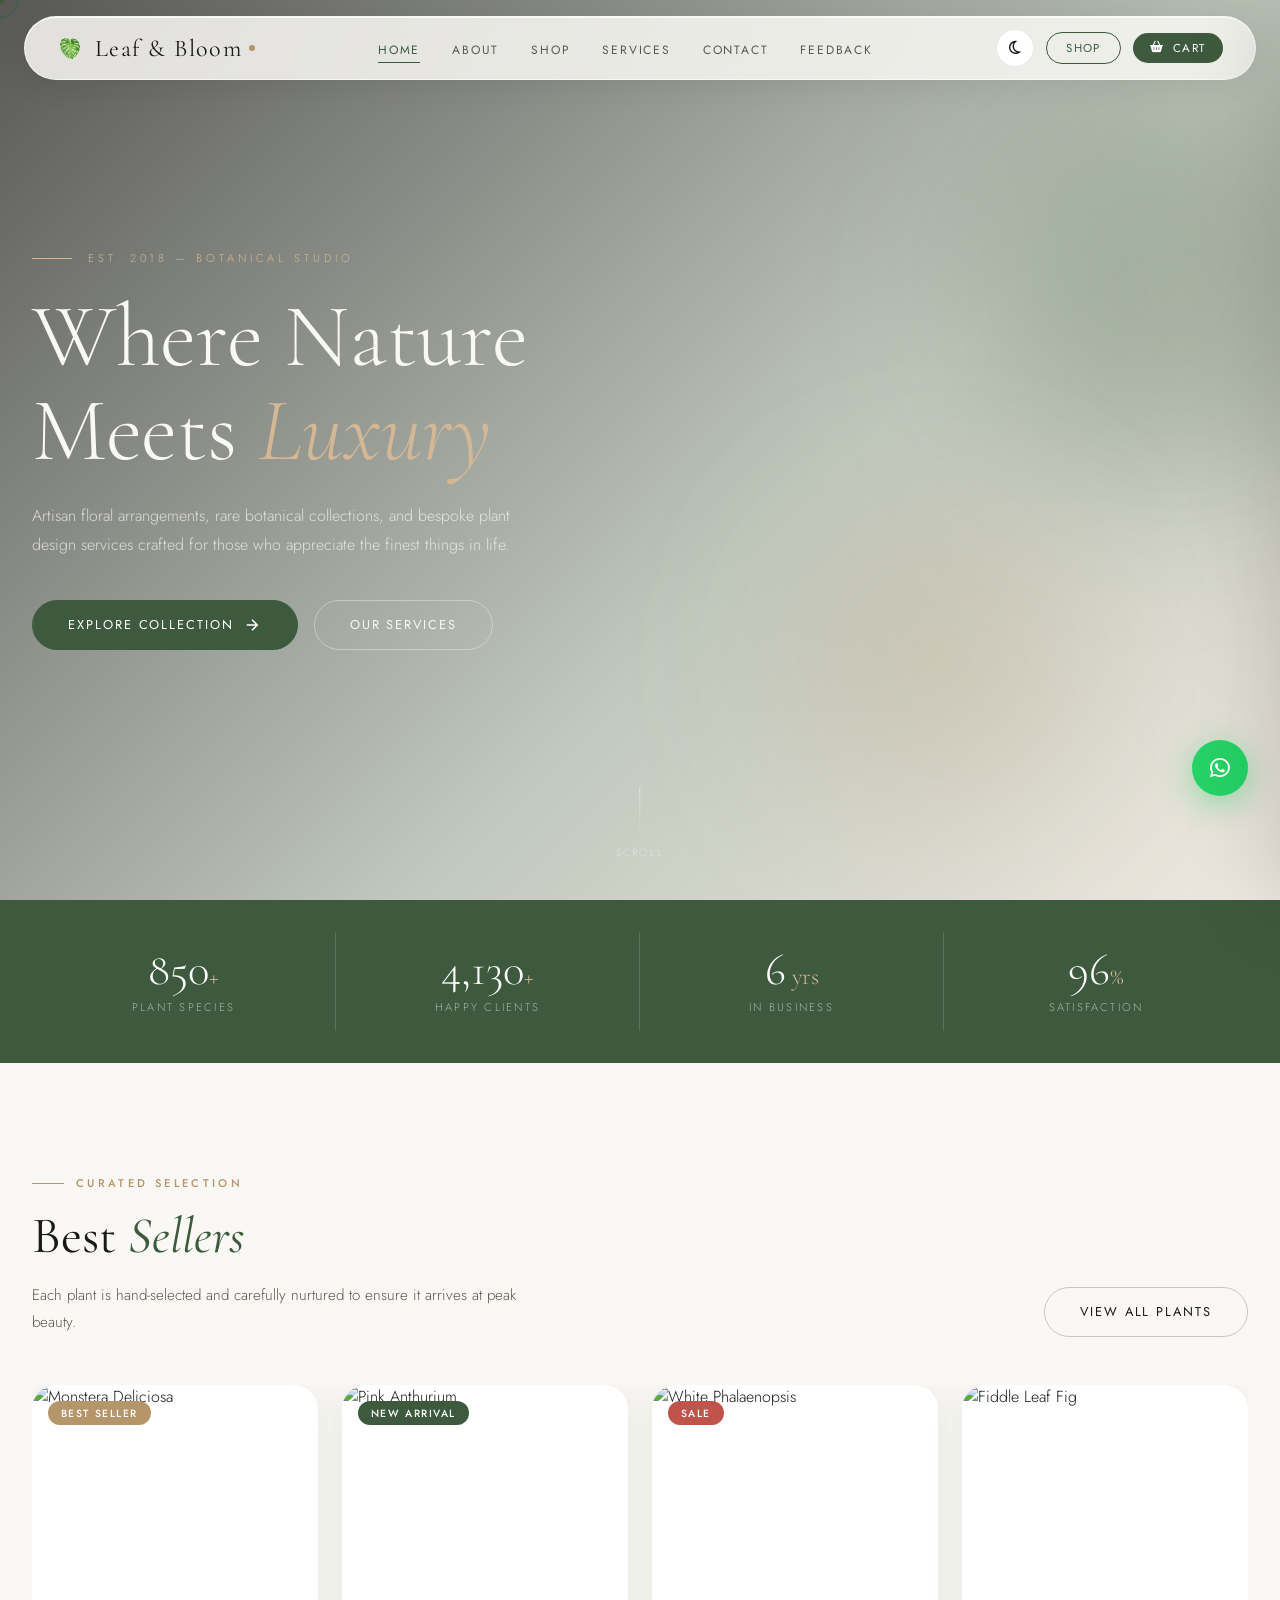
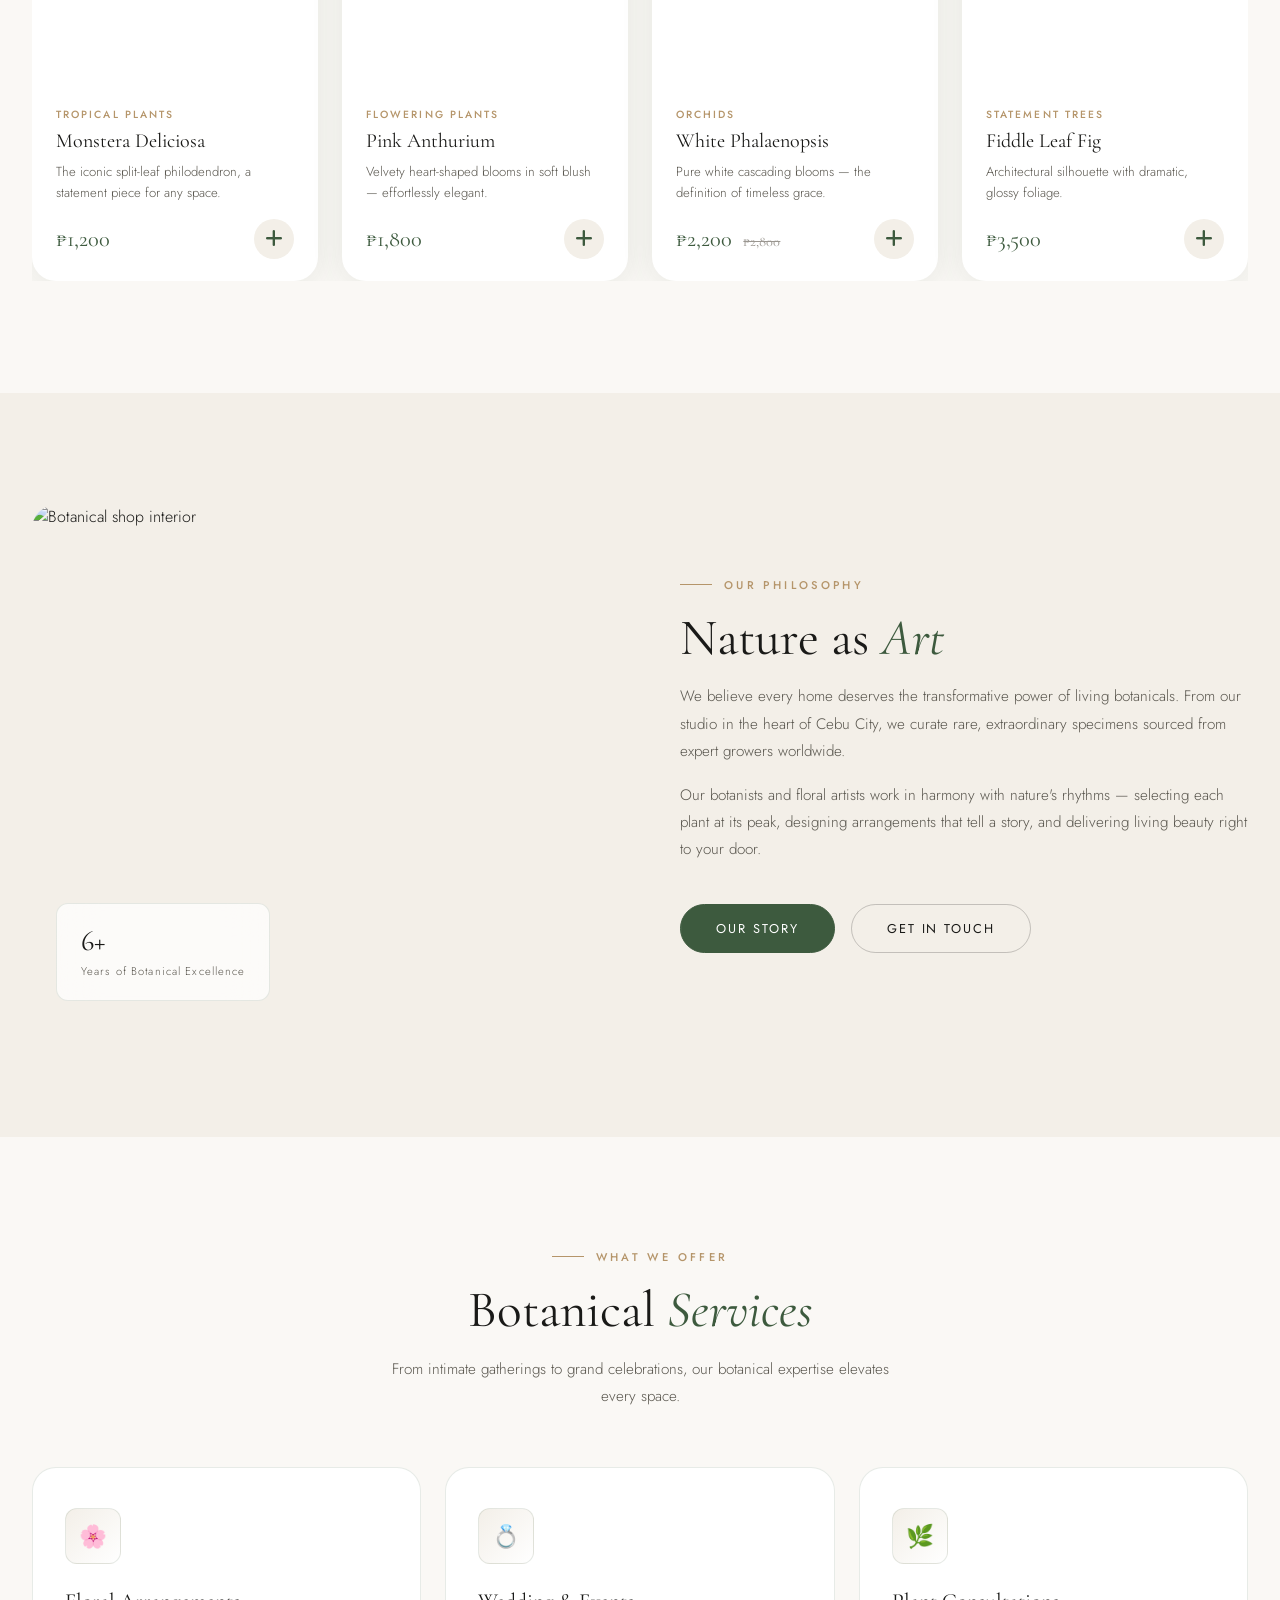
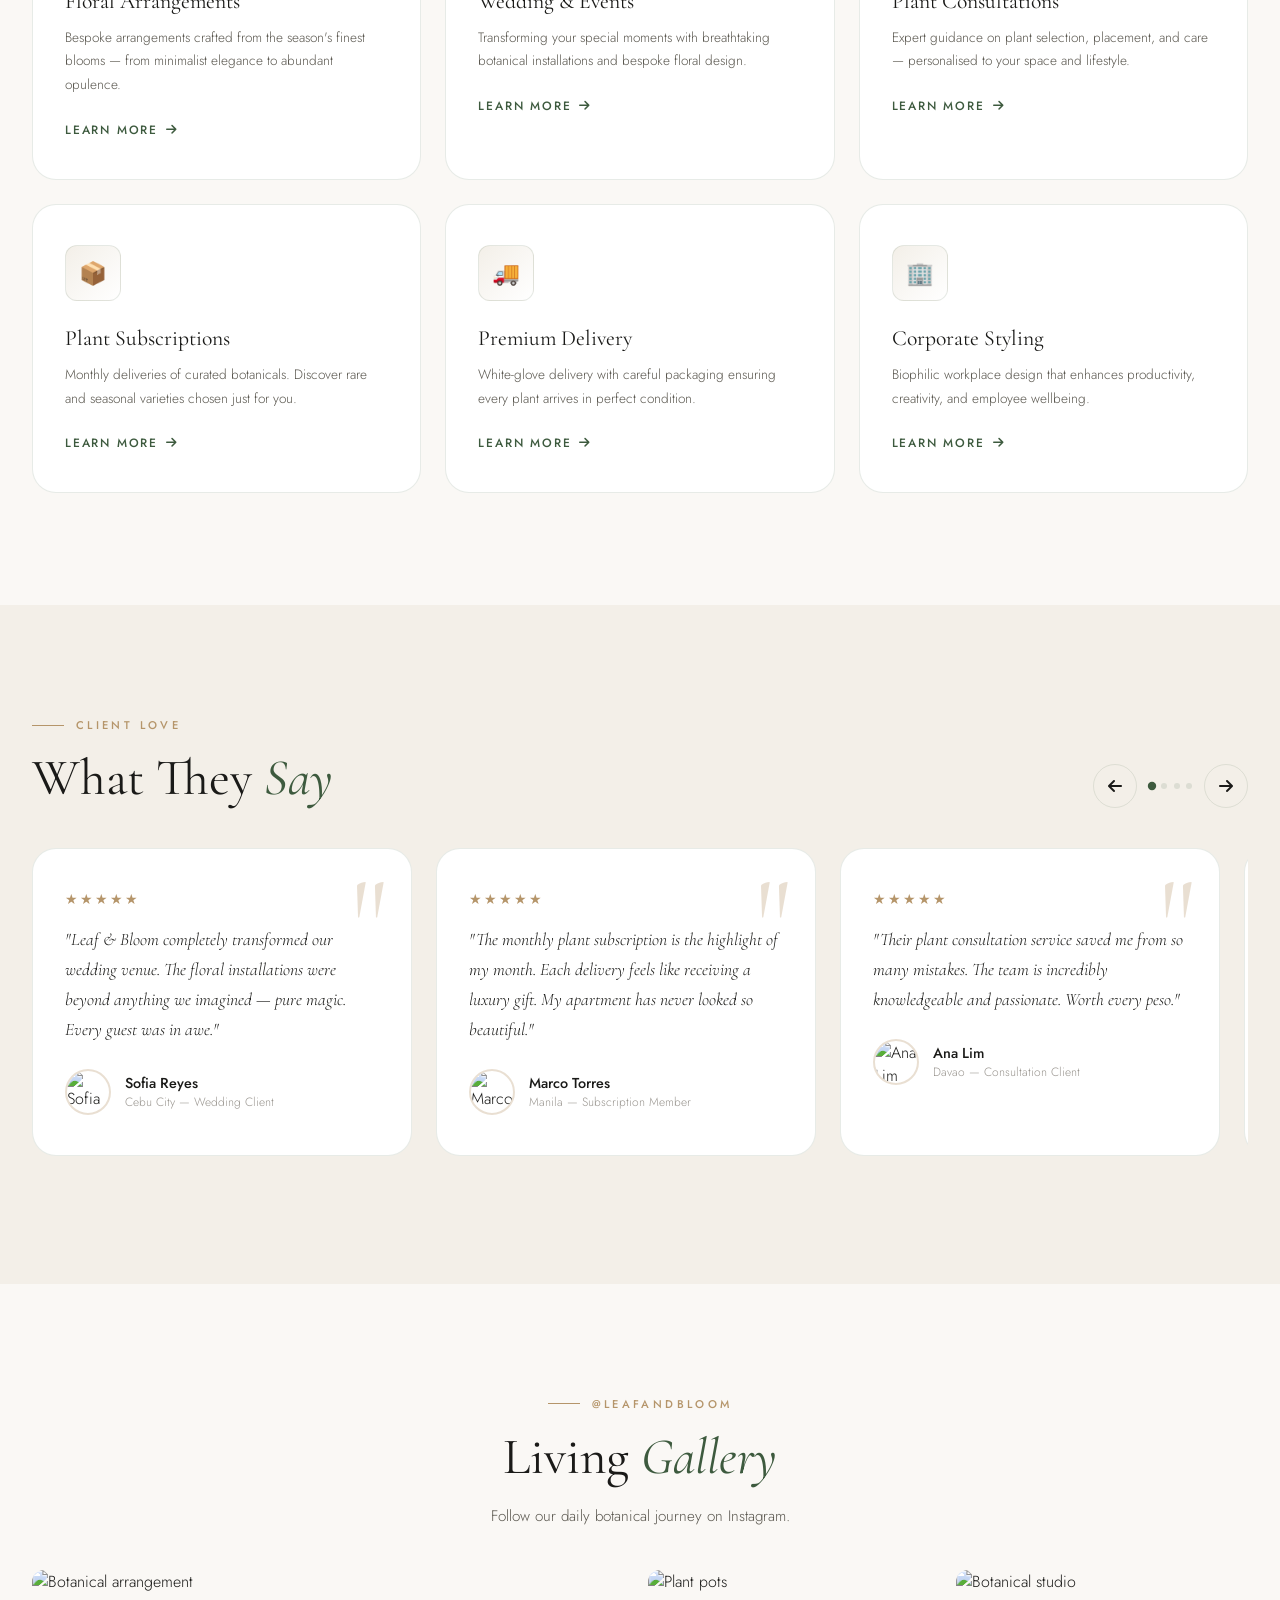
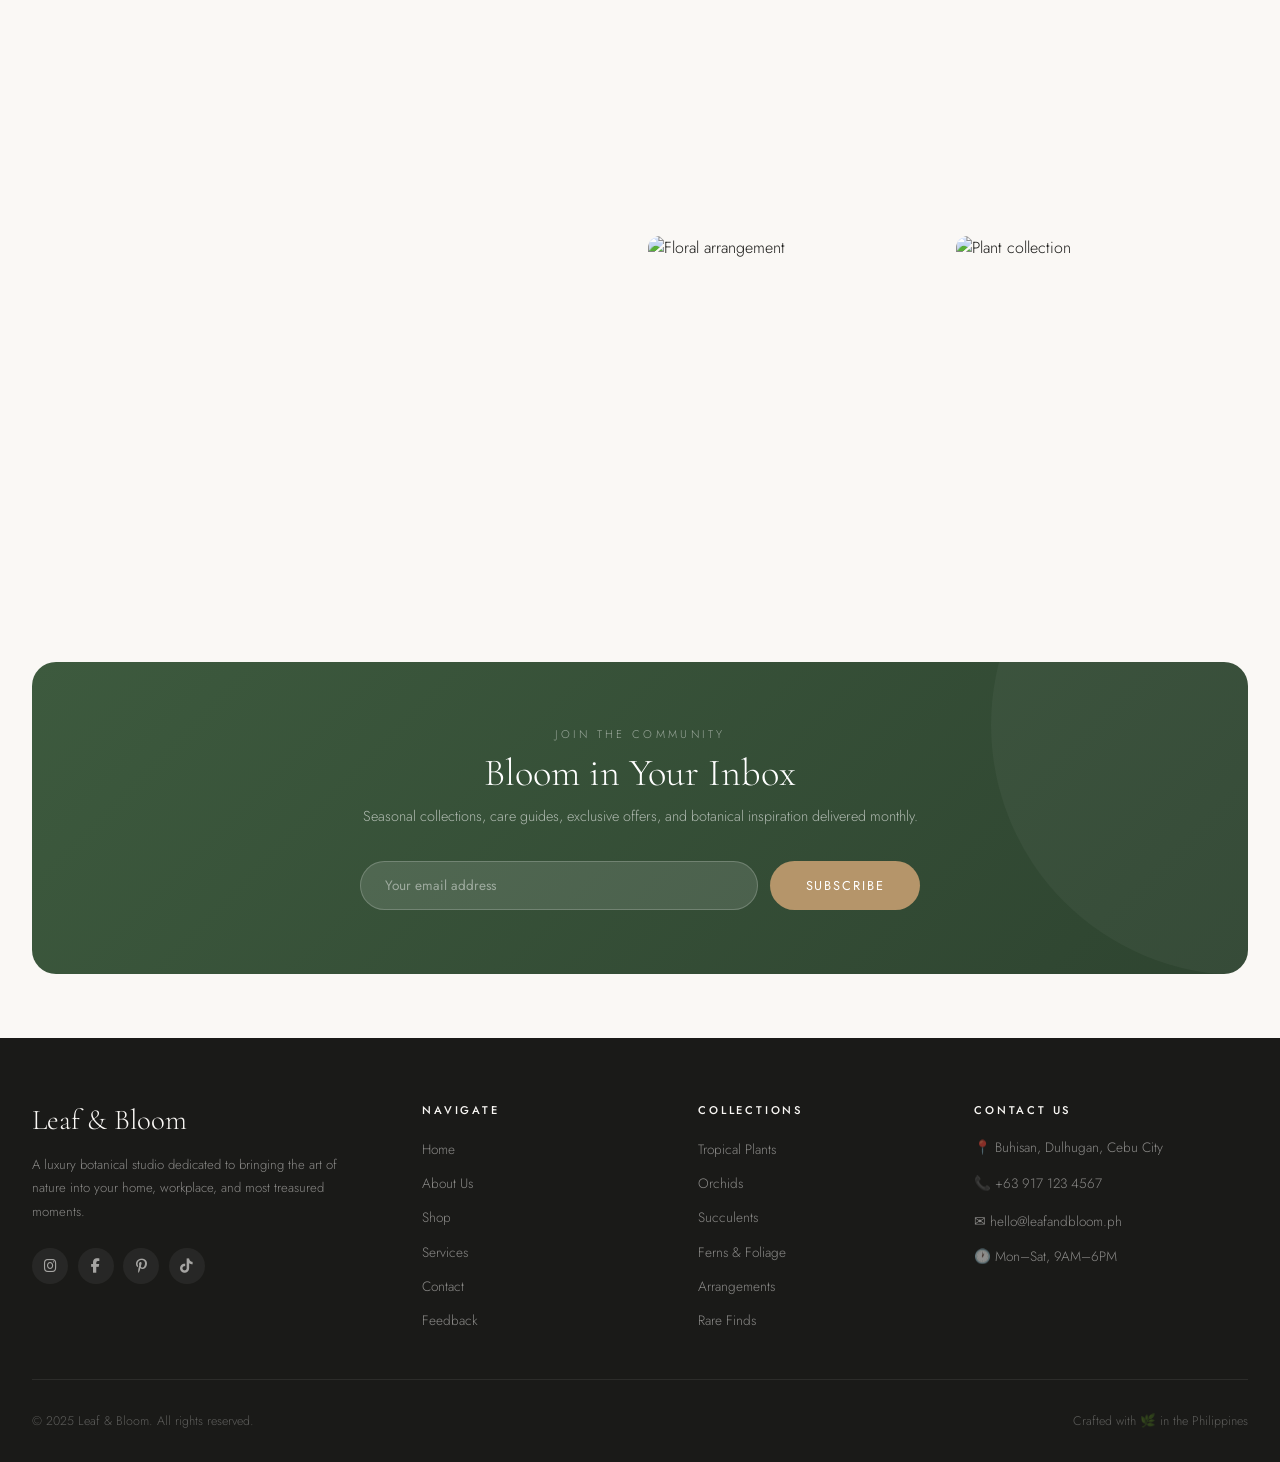
==== commit b9e8fe61: "Update index.html" ====
--- a/index.html
+++ b/index.html
@@ -4,7 +4,7 @@
   <meta charset="UTF-8" />
   <meta name="viewport" content="width=device-width, initial-scale=1.0" />
   <title>Leaf & Bloom — Luxury Botanical Studio</title>
-  <link rel="icon" href="./images/leaf.png" type="image/x-icon" />
+  <link rel="icon" href="./images/leaf.svg" type="image/svg+xml" />
   <meta name="description" content="Premium botanical studio offering rare plants, artisan floral arrangements, wedding styling, and curated plant subscriptions. Elevate your space with nature's finest." />
   <link rel="preconnect" href="https://fonts.googleapis.com" />
   <link rel="preconnect" href="https://fonts.gstatic.com" crossorigin />
--- a/css/style.css
+++ b/css/style.css
@@ -426,6 +426,17 @@
 .reveal-left.revealed { opacity: 1; transform: none; }
 .reveal-right { opacity: 0; transform: translateX(40px); transition: opacity var(--dur-slow) var(--ease-smooth), transform var(--dur-slow) var(--ease-smooth); }
 .reveal-right.revealed { opacity: 1; transform: none; }
+
+/* Prevent reveal animations from causing horizontal scroll on mobile */
+@media (max-width: 768px) {
+  .reveal-left, .reveal-right {
+    transform: translateY(20px) !important;
+    overflow: hidden;
+  }
+  .reveal-left.revealed, .reveal-right.revealed {
+    transform: none !important;
+  }
+}
 .delay-1 { transition-delay: 0.1s; }
 .delay-2 { transition-delay: 0.2s; }
 .delay-3 { transition-delay: 0.3s; }
@@ -1903,3 +1914,323 @@
   color: #f5e6c8 !important;
 }
 
+
+/* ============================================================
+   FEEDBACK PAGE — Mobile Fix
+   ============================================================ */
+
+/* Prevent ANY horizontal overflow site-wide */
+html {
+  overflow-x: hidden;
+}
+html, body {
+  max-width: 100%;
+  overflow-x: hidden;
+}
+
+/* Kill horizontal scroll on every section */
+section, main, .container, .feedback-grid, .feedback-wrap {
+  max-width: 100%;
+  overflow-x: hidden;
+}
+
+@media (max-width: 768px) {
+  /* ── Page header: reduce excessive top space ── */
+  .page-header {
+    padding-top: calc(var(--nav-h) + 2rem) !important;
+    padding-bottom: 2rem !important;
+  }
+  .page-header-title {
+    font-size: clamp(2rem, 8vw, 3rem) !important;
+    margin-bottom: 0.5rem !important;
+  }
+  .section-sub {
+    font-size: 0.875rem !important;
+    margin-top: 0.5rem !important;
+  }
+  .breadcrumb {
+    margin-bottom: 0.875rem !important;
+  }
+
+  /* ── Feedback section: no extra padding ── */
+  .feedback-grid {
+    grid-template-columns: 1fr !important;
+    gap: 1.5rem !important;
+  }
+
+  /* ── Feedback card: stays within viewport ── */
+  .feedback-wrap {
+    padding: 1.25rem 1rem !important;
+    border-radius: var(--radius-md) !important;
+    width: 100% !important;
+    box-sizing: border-box !important;
+    overflow: hidden !important;
+  }
+
+  /* ── Container: tight horizontal padding on mobile ── */
+  .container {
+    padding-left: 1rem !important;
+    padding-right: 1rem !important;
+  }
+
+  /* ── Star buttons: smaller on mobile, no overflow ── */
+  .star-rating {
+    gap: 0.5rem !important;
+    flex-wrap: nowrap !important;
+  }
+  .star-btn {
+    font-size: 1.75rem !important;
+    padding: 0 !important;
+    touch-action: manipulation !important;
+    flex-shrink: 0 !important;
+  }
+
+  /* ── Form rows: stack on mobile ── */
+  .form-row {
+    grid-template-columns: 1fr !important;
+    gap: 1rem !important;
+  }
+
+  /* ── Inputs: full width, no overflow ── */
+  input, textarea, select {
+    max-width: 100% !important;
+    box-sizing: border-box !important;
+  }
+
+  /* ── Section padding: tighter ── */
+  .section {
+    padding-top: 2.5rem !important;
+    padding-bottom: 2.5rem !important;
+  }
+}
+
+@media (max-width: 480px) {
+  .page-header {
+    padding-top: calc(var(--nav-h) + 1.25rem) !important;
+    padding-bottom: 1.5rem !important;
+  }
+  .feedback-wrap {
+    padding: 1.25rem 1rem !important;
+  }
+  .star-btn {
+    font-size: 1.6rem !important;
+  }
+  /* Checkbox grid: 2 cols on mobile */
+  .checkbox-grid {
+    grid-template-columns: 1fr 1fr !important;
+    gap: 0.5rem !important;
+  }
+  .checkbox-item label {
+    font-size: 0.78rem !important;
+  }
+}
+
+
+/* ============================================================
+   GLOBAL HORIZONTAL OVERFLOW FIX — All pages, all sections
+   Targets every known source of horizontal bleed on mobile
+   ============================================================ */
+
+/* ── Root: hard-clip everything ── */
+html, body {
+  overflow-x: hidden !important;
+  max-width: 100% !important;
+}
+
+/* ── Hero orbs: clip them inside hero, don't let them bleed ── */
+.hero {
+  overflow: hidden !important;
+}
+.hero-orb-1,
+.hero-orb-2 {
+  pointer-events: none;
+}
+@media (max-width: 768px) {
+  .hero-orb-1 { width: 220px !important; height: 220px !important; right: -60px !important; }
+  .hero-orb-2 { width: 180px !important; height: 180px !important; right: 5% !important; }
+}
+
+/* ── Decorative ::before / ::after pseudo-elements that bleed ── */
+@media (max-width: 768px) {
+  /* page-header orb */
+  .page-header { overflow: hidden !important; }
+  .page-header::before { display: none !important; }
+
+  /* newsletter orb */
+  .newsletter { overflow: hidden !important; }
+  .newsletter::before { display: none !important; }
+
+  /* split-img decorative border offset */
+  .split-img::after { display: none !important; }
+  .split-img-accent { display: none !important; }
+}
+
+/* ── Testimonial cards: fix min-width on narrow screens ── */
+@media (max-width: 768px) {
+  .testimonial-card {
+    min-width: calc(100vw - 3rem) !important;
+    max-width: calc(100vw - 3rem) !important;
+    padding: 1.75rem 1.5rem !important;
+  }
+}
+@media (max-width: 480px) {
+  .testimonial-card {
+    min-width: calc(100vw - 2rem) !important;
+    max-width: calc(100vw - 2rem) !important;
+    padding: 1.5rem 1.25rem !important;
+  }
+  /* Testimonials wrapper clips the track */
+  .testimonials-wrap,
+  .testimonials {
+    overflow: hidden !important;
+  }
+  .testimonials-track {
+    overflow-x: auto !important;
+    scroll-snap-type: x mandatory !important;
+    padding-left: 1rem !important;
+    padding-right: 1rem !important;
+    gap: 0.875rem !important;
+  }
+}
+
+/* ── Products grid: minmax(280px) can overflow 360px screens ── */
+@media (max-width: 600px) {
+  .products-grid {
+    grid-template-columns: repeat(2, 1fr) !important;
+    gap: 0.75rem !important;
+  }
+}
+@media (max-width: 360px) {
+  .products-grid {
+    grid-template-columns: 1fr !important;
+  }
+}
+
+/* ── Services grid: minmax(300px) overflows on 375px screens ── */
+@media (max-width: 640px) {
+  .services-grid {
+    grid-template-columns: repeat(2, 1fr) !important;
+    gap: 0.875rem !important;
+  }
+}
+@media (max-width: 360px) {
+  .services-grid {
+    grid-template-columns: 1fr !important;
+  }
+}
+
+/* ── Gallery: prevent row overflow ── */
+@media (max-width: 768px) {
+  .gallery-grid {
+    overflow: hidden !important;
+  }
+  .gallery-item {
+    overflow: hidden !important;
+  }
+}
+
+/* ── Split layout: prevent side-by-side overflow ── */
+@media (max-width: 768px) {
+  .split {
+    grid-template-columns: 1fr !important;
+    gap: 2rem !important;
+    overflow: hidden !important;
+  }
+  .split-img img {
+    height: 280px !important;
+    width: 100% !important;
+  }
+}
+
+/* ── Newsletter form: stack on mobile ── */
+@media (max-width: 600px) {
+  .newsletter-form {
+    flex-direction: column !important;
+    gap: 0.75rem !important;
+  }
+  .newsletter-form input,
+  .newsletter-form .btn {
+    width: 100% !important;
+  }
+}
+
+/* ── Container: always constrained ── */
+.container {
+  box-sizing: border-box !important;
+  max-width: 100% !important;
+}
+@media (max-width: 768px) {
+  .container {
+    padding-left: 1.25rem !important;
+    padding-right: 1.25rem !important;
+  }
+}
+@media (max-width: 480px) {
+  .container {
+    padding-left: 1rem !important;
+    padding-right: 1rem !important;
+  }
+}
+
+/* ── All sections: clip overflow ── */
+section,
+.section,
+.page-header,
+.hero,
+.newsletter,
+.stats-bar,
+footer {
+  overflow-x: hidden !important;
+  max-width: 100% !important;
+  box-sizing: border-box !important;
+}
+
+/* ── All grids and flex rows ── */
+.products-grid,
+.services-grid,
+.gallery-grid,
+.team-grid,
+.stats-grid,
+.feedback-grid,
+.contact-grid,
+.footer-grid,
+.checkout-layout,
+.values-grid,
+.process-steps {
+  max-width: 100% !important;
+  box-sizing: border-box !important;
+  overflow-x: hidden !important;
+}
+
+/* ── Form inputs: always within bounds ── */
+input,
+textarea,
+select {
+  max-width: 100% !important;
+  box-sizing: border-box !important;
+}
+
+/* ── Cards: no bleed ── */
+.product-card,
+.service-card,
+.testimonial-card,
+.review-card,
+.feedback-wrap,
+.checkout-wrap,
+.contact-card {
+  box-sizing: border-box !important;
+  max-width: 100% !important;
+}
+
+/* ── Reveal animations: never use horizontal translateX on mobile ── */
+@media (max-width: 1024px) {
+  .reveal-left,
+  .reveal-right {
+    transform: translateY(24px) !important;
+  }
+  .reveal-left.revealed,
+  .reveal-right.revealed {
+    transform: none !important;
+  }
+}
+
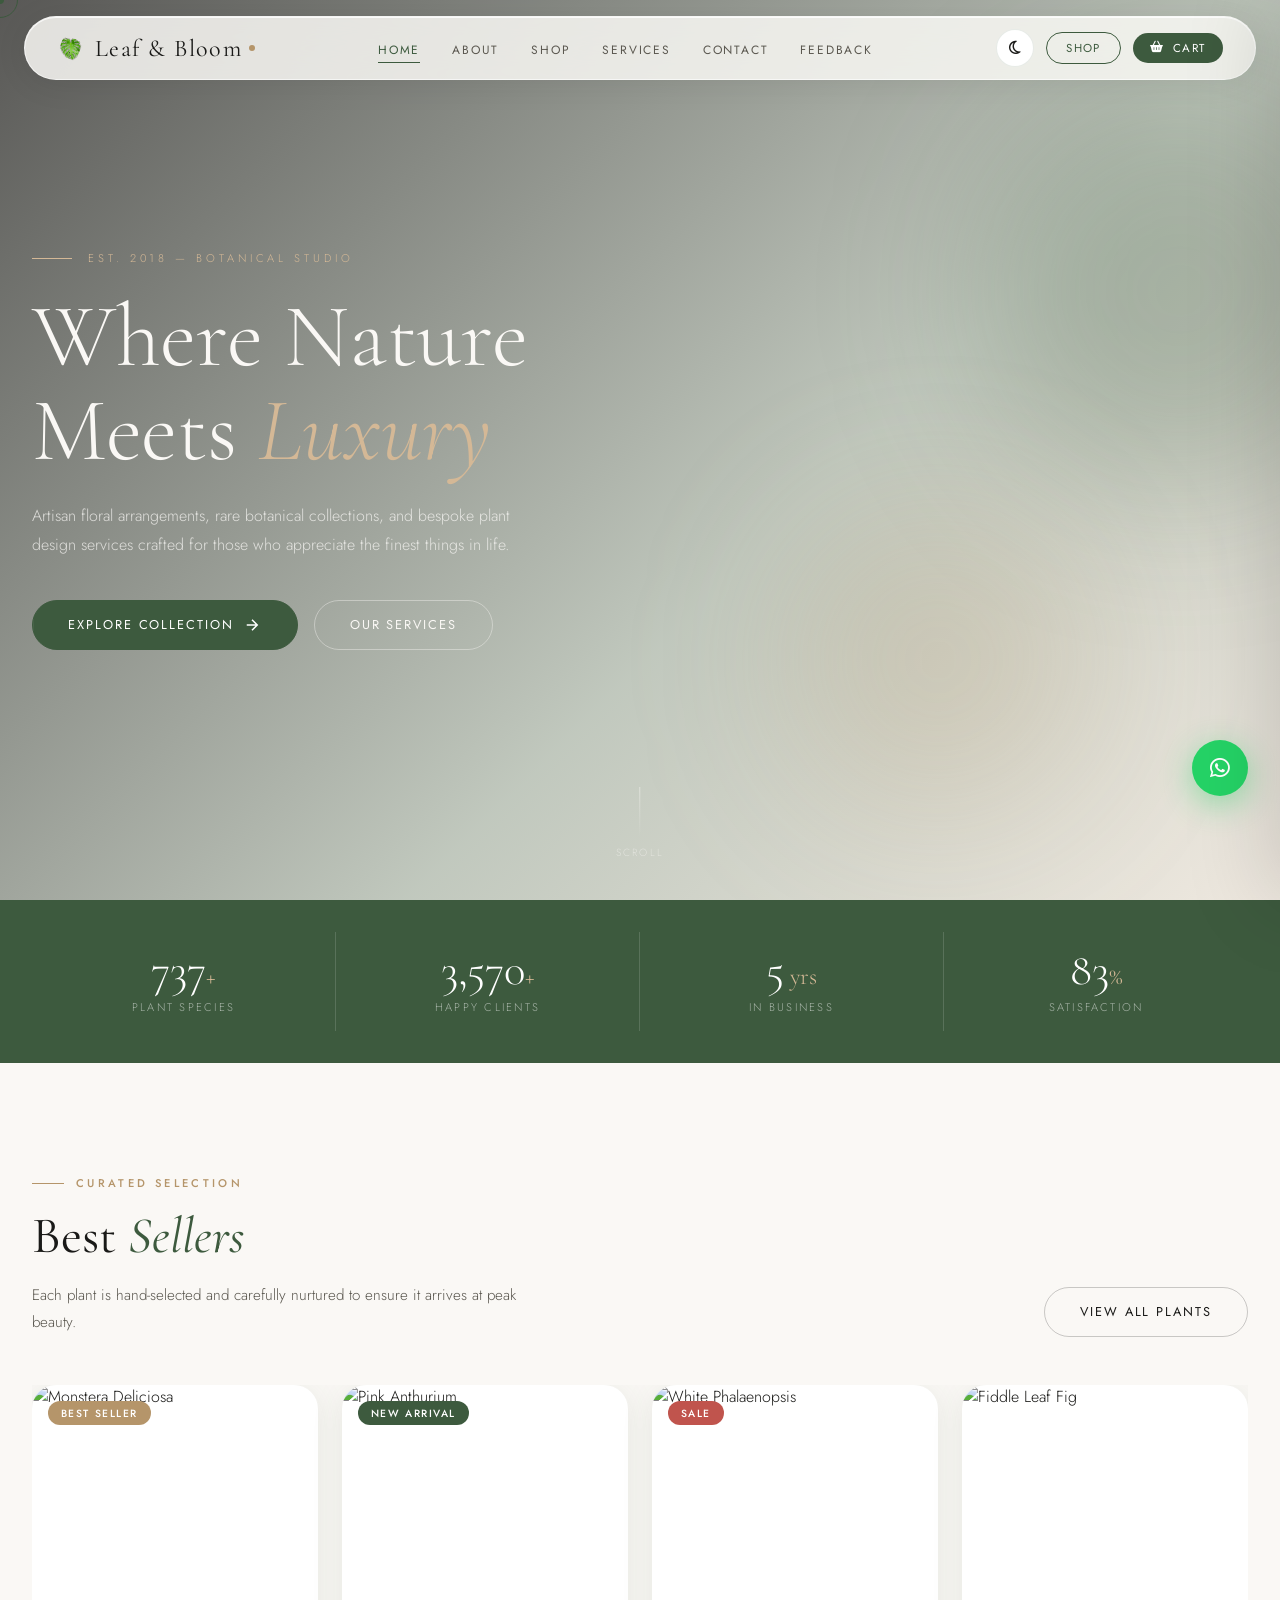
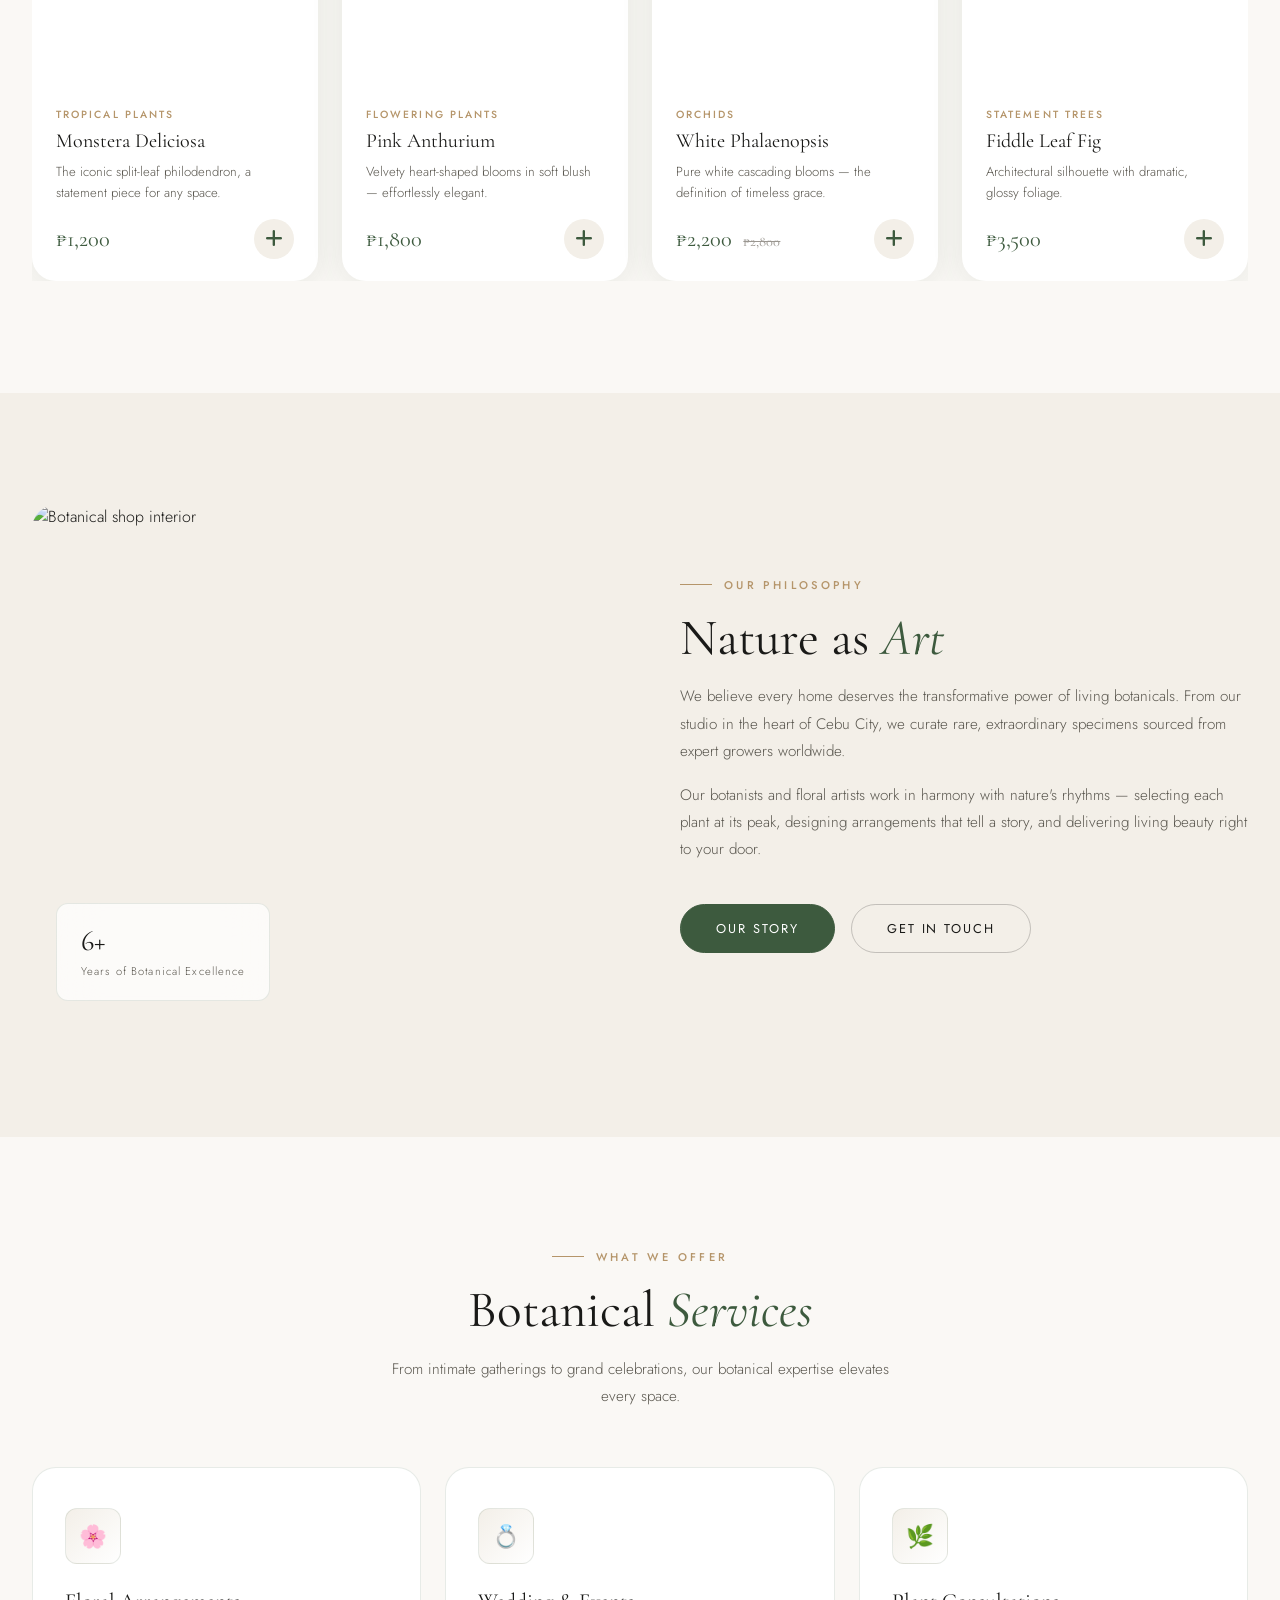
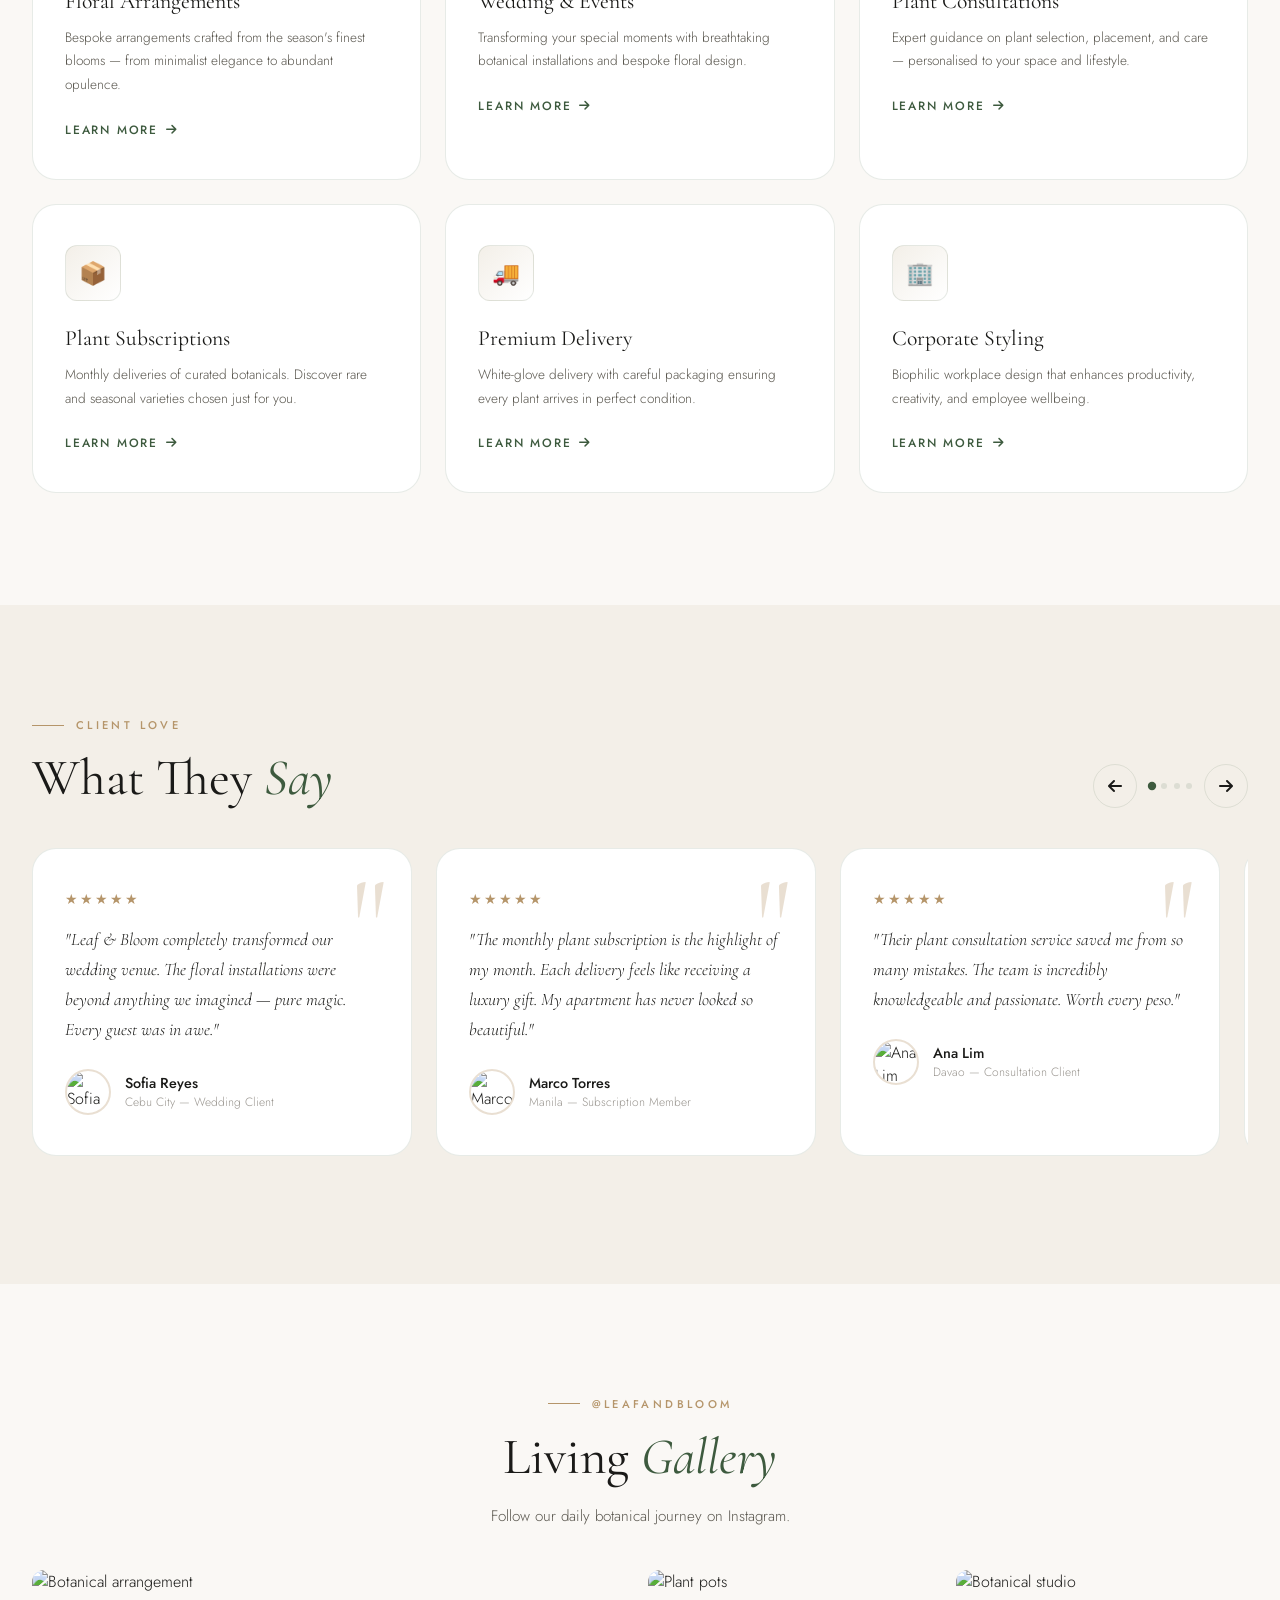
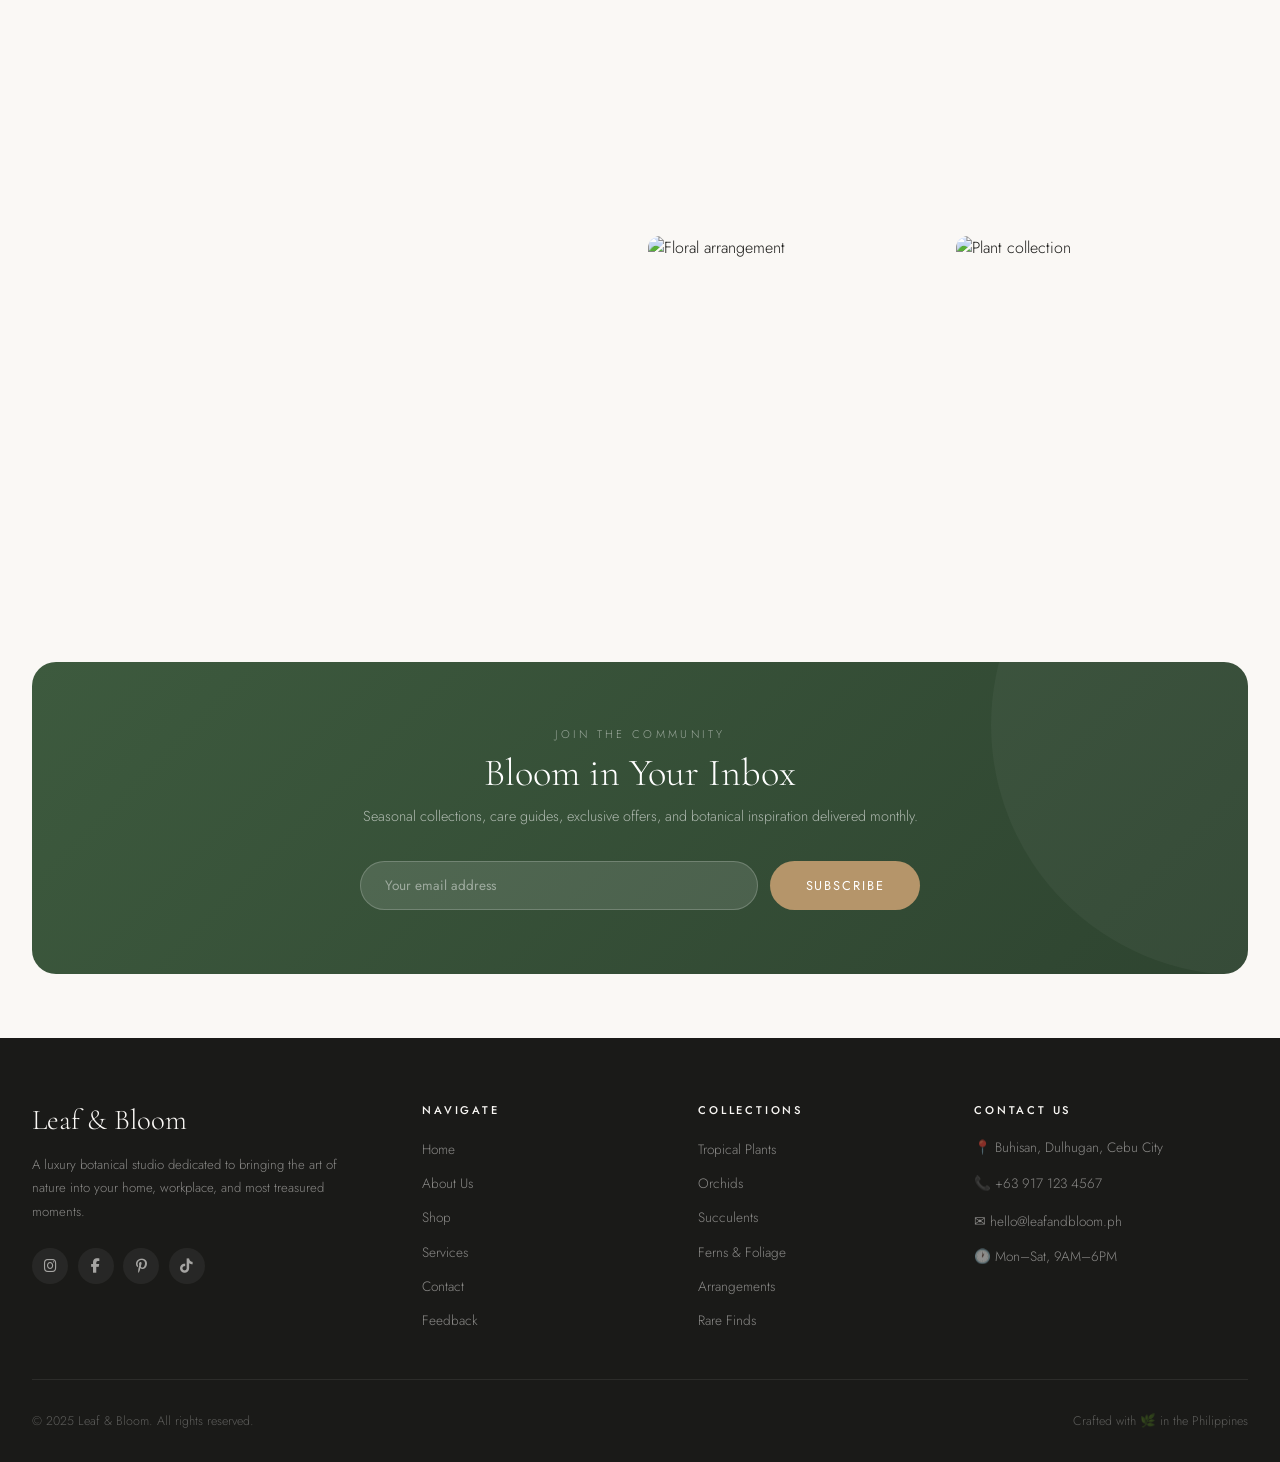
==== commit 2e8f0a3e: "Add files via upload" ====
--- a/index.html
+++ b/index.html
@@ -36,7 +36,7 @@
 <!-- ── Navbar ── -->
 <nav id="navbar" role="navigation" aria-label="Main navigation">
   <a href="index.html" class="nav-logo" aria-label="Leaf & Bloom Home">
-    <img src="./images/leaf.png" alt="" class="nav-logo-img" aria-hidden="true">Leaf &amp; Bloom <span class="logo-dot" aria-hidden="true"></span>
+    <img src="./images/leaf.svg" alt="" class="nav-logo-img" aria-hidden="true">Leaf &amp; Bloom <span class="logo-dot" aria-hidden="true"></span>
   </a>
   <ul class="nav-links" role="list">
     <li><a href="index.html" class="active" aria-current="page">Home</a></li>
--- a/css/style.css
+++ b/css/style.css
@@ -1533,7 +1533,7 @@
 
   /* Values grid */
   .values-grid {
-    grid-template-columns: 1fr 1fr;
+    grid-template-columns: 1fr;
     gap: 1rem;
   }
 
